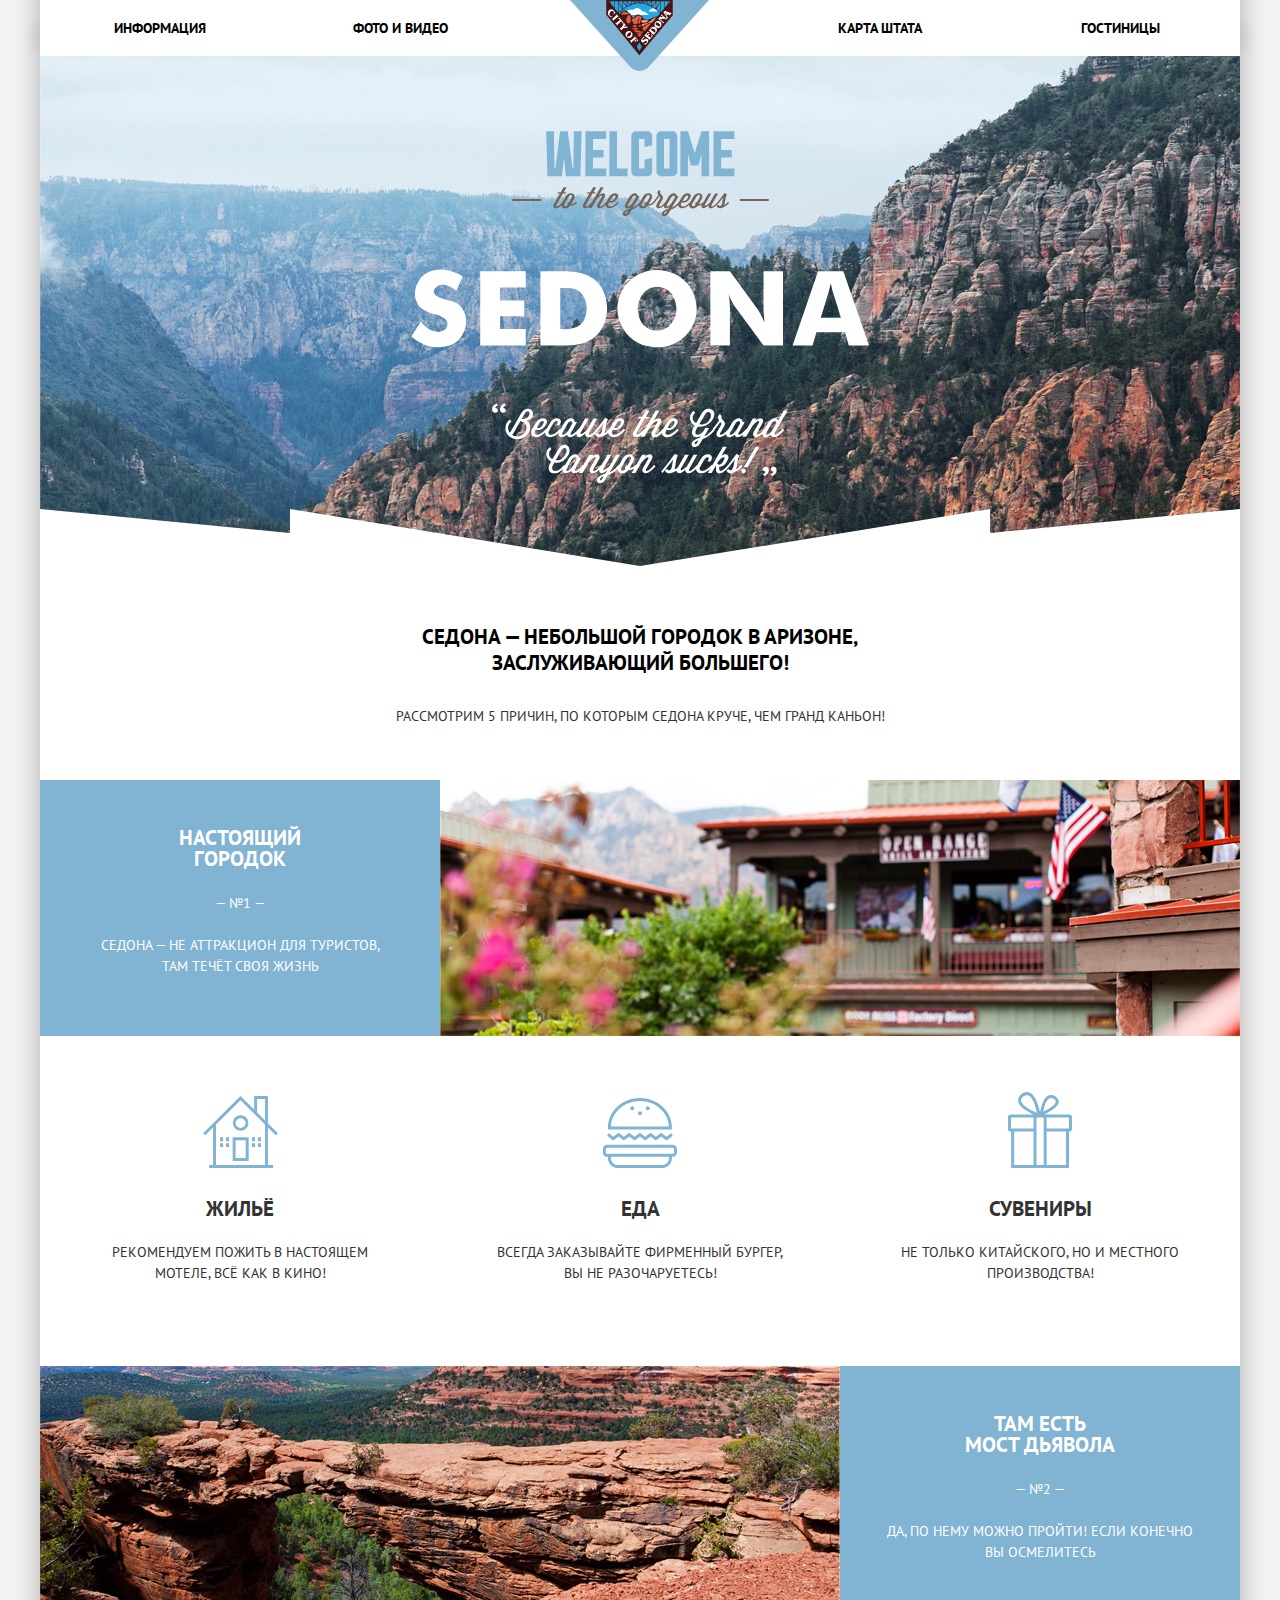
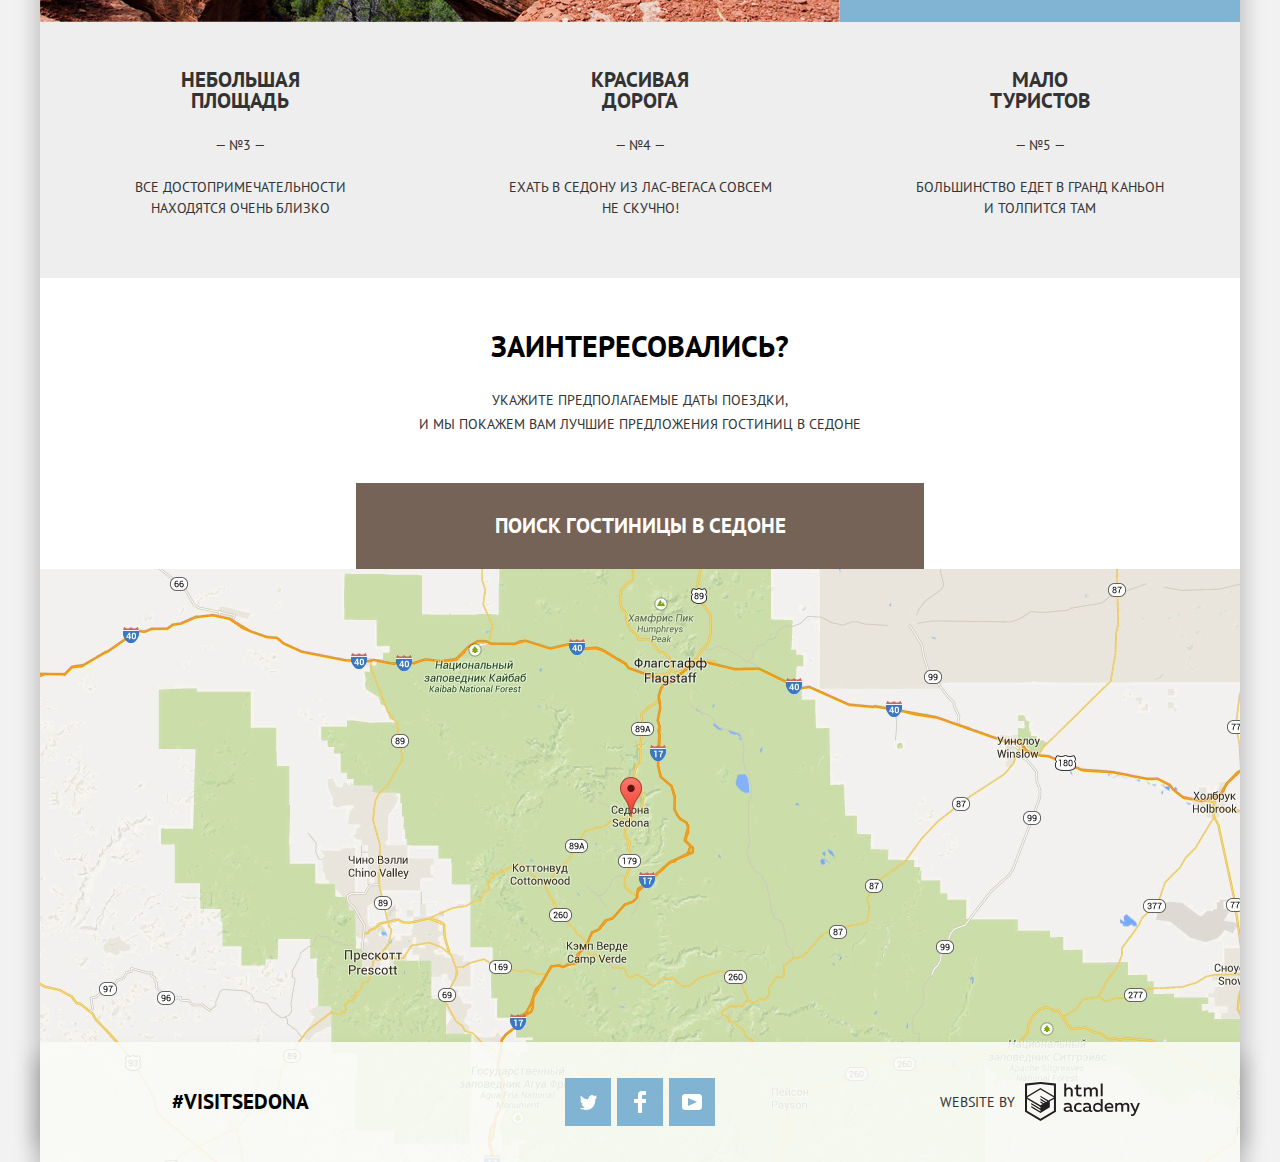
==== index.html @ b1fbbd77 "верстка формы на Hotels" ====
<!DOCTYPE html>
<html lang="ru">
  <head>
    <meta charset="utf-8">
    <title>HTML Academy: Седона</title>
    <link href="https://fonts.googleapis.com/css?family=PT+Sans:400,700&amp;subset=latin,cyrillic" rel="stylesheet" type="text/css">
    <link rel="stylesheet" href="css/normalize.css">
    <link rel="stylesheet" href="css/style.css">
    <!-- <base href="https://htmlacademy-htmlcss.github.io/79293-sedona-24/2/"> -->
</head>
  <body>
    <header class="main-header">
      <nav class="main-navigation container">
        <a class="main-header-logo" href="index.html"><img src="img/logo-sedona.svg" width="140" height="72" alt="Логотип Sedona"></a>
          <ul class="site-navigation">
            <li><a href="#">Информация</a></li>
            <li><a href="#">Фото и видео</a></li>
            <li><a href="#">Карта штата</a></li>
            <li><a href="hotels.html">Гостиницы</a></li>
          </ul>
      </nav>
    </header>
    <main class="container">
    <h1 class="visually-hidden">Добро пожаловать в Седону!</h1>
     <div class="index-background-fhoto">
      <div class="welcome-background"></div>
      <div class="index-background-mask"></div>
    </div>
      <section class="heading-features">
        <h2 class="main-h2">Седона &#8212; небольшой городок в аризоне,<br>заслуживающий большего!</h2>
        <p class="main-reasons">Рассмотрим 5 причин, по которым седона круче, чем гранд каньон!</p>
      </section>
      <section class="features">
             <!-- ЗДЕСЬ БУДЕТ БЛОК С ПРЕИМУЩИСТВАМИ СЕДОНЫ  -->
             <div class="features-village">
               <div class="features-list">
                 <h4>Настоящий<br> городок</h4>
                 <span>— №1 —</span>
                <p>Седона — не аттракцион для туристов,<br> там течёт своя жизнь</p>
               </div>
               <div class="image-features">
                 <img src="img/balkon.jpg" width="1600" height="800" alt="">
               </div>
             </div>
             <div class="features-services">
               <ul>
                 <li class="housing">
                   <h4>Жильё</h4>
                    <p>Рекомендуем пожить в настоящем<br> мотеле, всё как в кино!</p>
                 </li>
                 <li class="food">
                   <h4>Еда</h4>
                   <p>Всегда заказывайте фирменный бургер,<br> вы не разочаруетесь!</p>
                 </li>
                 <li class="souvenir">
                   <h4>Сувениры</h4>
                   <p>Не только китайского, но и местного <br> производства!</p>
                 </li>
               </ul>
             </div>
             <div class="features-village">
               <div class="image-features">
                 <img src="img/conyon.jpg" width="1600" height="800" alt="">
               </div>
               <div class="features-list">
                 <h4>там есть<br> мост дьявола</h4>
                 <span>— №2 —</span>
                <p>Да, по нему можно пройти! Если конечно<br> вы осмелитесь</p>
               </div>
             </div>
             <div class="features-other">
               <div class="features-list">
                 <h4>Небольшая<br> площадь</h4>
                 <span>— №3 —</span>
                 <p>Все достопримечательности<br> находятся очень близко</p>
               </div>
               <div class="features-list">
                 <h4>Красивая<br> дорога</h4>
                 <span>— №4 —</span>
                 <p>Ехать в Седону из Лас-Вегаса совсем<br> не скучно!</p>
               </div>
               <div class="features-list">
                 <h4>Мало<br> туристов</h4>
                 <span>— №5 —</span>
                 <p>Большинство едет в гранд каньон<br> и толпится там</p>
               </div>
             </div>
      </section>
      <section class="hotel-search-offer">
				<b>Заинтересовались?</b>
				<p>Укажите предполагаемые даты поездки,<br>и мы покажем вам лучшие предложения гостиниц в седоне</p>
				<button class="button-open-form">Поиск гостиницы в седоне</button>
        <!-- ********************* ФОРМА *******************  -->
        <form class="index-search-form" action="#" method="post">
          <h2 class="visually-hidden">Быстрый поиск гостиницы</h2>
          <div class="index-search-date">
            <label for="index-form-check-in">Дата заезда:</label>
            <input id="index-form-check-in" type="text" name="date" value="24 апреля 2017" placeholder="24 апреля 2017">
            <button class="calendar"></button>
          </div>
          <div class="index-search-date">
            <label for="index-form-check-out">Дата выезда:</label>
            <input id="index-form-check-out" type="text" name="date" value="4 июля 2017" placeholder="4 июля 2017">
            <button class="calendar"></button>
          </div>
          <div class="index-search-sum">
            <label for="index-form-adults">Взрослые:</label>
            <div class="form-value-adults">
              <button class="minus" type="button" name="button-minus"></button>
              <input class="value-adults" id="index-form-adults" type="text" name="number" value="2">
              <button class="plus" type="button" name="button-plus"></button>
            </div>
            <label for="index-form-children">Дети:</label>
            <div class="form-value-children">
              <button class="minus" type="button" name="button-minus"></button>
              <input class="value-children" id="index-form-children" type="text" name="number" value="0" >
              <button class="plus" type="button" name="button-plus"></button>
            </div>
          </div>
          <button class="index-form-submut" type="submit">Найти</button>
        </form>
      </section>
      <div class="index-map">
      </div>
    </main>
    <footer class="main-footer">
      <div class="container">
        <p class="hashtag">#Visitsedona</p>
        <div class="footer-social">
          <ul>
            <li><a class="social-button twitter" href="#"><span class="visually-hidden">Твитер</span></a></li>
            <li><a class="social-button fb" href="#"><span class="visually-hidden">Фейсбук</span></a></li>
            <li><a class="social-button ytobe" href="#"><span class="visually-hidden">Ютуб</span></a></li>
          </ul>
        </div>
        <div class="footer-copyright">
          <span>Website by</span>
          <a class="logo-htmlacademy" href="https://htmlacademy.ru/intensive/htmlcss"></a>
        </div>
        </div>
    </footer>
  </body>
</html>
---- css/style.css ----
body {
  margin: 0;
  padding: 0;
  font-family: "PT Sans", Arial, sans-serif;
  font-size: 14px;
  line-height: 21px;
  font-weight: 400;
  color: #333333;
  text-transform: uppercase;
  background-color: #f2f2f2;
}
a{
  text-decoration: none;
}
img{
  max-width: 100%;
  height: auto;
}
.visually-hidden:not(:focus):not(:active){
  position: absolute;
  clip-path: insert(100%);
  clip: rect(0 0 0 0);
  width: 1px;
  height: 1px;
  margin: -1px;
  padding: 0;
  white-space: nowrap;
  overflow: hidden;
}
.container{
  width: 1200px;
  margin: 0 auto;
  padding: 0;
  background-color: #ffffff;
  box-shadow:0px -20px 20px 5px rgba(0,0,0,0.2);
}
.main-header-logo{
  position: absolute;
  left: 50%;
  margin-left: -70px;
  width: 139px;
  height: 72px;
}
.main-navigation{
  position: relative;
  min-height: 56px;
  font-size: 14px;
  line-height: 26px;
  font-weight: 700;
  color: #000000;
  background-color: #ffffff;

}
.site-navigation{
  display: flex;
  flex-wrap: wrap;
  list-style-type: none;
  margin: 0;
  padding: 0;
}
.site-navigation a{
  display: block;
  padding: 15px;
  color: #000000;
}
.site-navigation a:hover{
  color: #81b3d2;
}
.site-navigation a:active{
  color: rgba(0, 0, 0, 0.3);
}
.site-navigation .site-navigation-current{
  color: #766357;
}
.site-navigation li{
  width: 240px;
  text-align: center;
}
.site-navigation li:nth-child(3){
  margin-left: auto;
}
.index-background-fhoto{
  display: flex;
  flex-direction: column;
  align-items: center;
  background-color: #3e79a3;
  background-image: url("../img/background_photo.jpg");
  background-position: 0 -56px;
  background-repeat: no-repeat;
  height: 510px;

}
.welcome-background{
  margin-top: 75px;
  background-image: url("../img/intro-welcome.svg");
  background-position: top center;
  background-repeat: no-repeat;
  height: 353px;
  width: 459px;
}
.index-background-mask{
  margin-top: auto;
  background-position: top center;
  background-repeat: no-repeat;
  width: 1200px;
  height: 57px;
  background-image: url("../img/intro-mask.svg");
}
.heading-features{
  text-align: center;
  line-height: 26px;
  margin-bottom: 51px;
}
.heading-features h2{
  font-size: 21px;
  font-weight: 700;
  color: #000000;
  margin-top: 58px;
  margin-bottom: 27px;
}
.features{
  /* background-color: #81b3d2; */
  min-height: 1100px;
  margin-bottom: 48px;
}
.features-village{
  display: flex;
  height: 256px;
}
.features-list{
  width: 400px;
  height: 256px;
  text-align: center;
}
.features-village .features-list{
  background-color: #81b3d2;
  color: #ffffff;
}
.features-village .image-features{
  width: 800px;
}
.features-list h4{
  font-size: 21px;
  font-weight: 700;
  line-height: 21px;
  margin-top: 47px;
  margin-bottom: 24px;
}
.features-list p{
  margin-top: 21px;
}
.features-village img{
  width: 800px;
  height: 256px;
}
.features-services{
  height: 330px;
}
.features-services ul{
  display: flex;
  list-style-type: none;
  margin: 0;
  padding: 0;
}
.features-services li{
  width: 400px;
  height: 330px;
  text-align: center;
}
.features-services h4{
  position: relative;
  font-size: 21px;
  font-weight: 700;
  line-height: 21px;
  margin-top: 162px;
  margin-bottom: 23px;
}
.housing h4::after{
  content: "";
  position: absolute;
  left: 50%;
  margin-left: -38px;
  top: -106px;
  width: 76px;
  height: 76px;
  background-image: url(../img/icon-1.svg);
  background-position: bottom center;
  background-repeat: no-repeat;
}
.food h4::after{
  content: "";
  position: absolute;
  left: 50%;
  margin-left: -38px;
  top: -106px;
  width: 76px;
  height: 76px;
  background-image: url(../img/icon-3.svg);
  background-position: bottom center;
  background-repeat: no-repeat;
}
.souvenir h4::after{
  content: "";
  position: absolute;
  left: 50%;
  margin-left: -38px;
  top: -106px;
  width: 76px;
  height: 76px;
  background-image: url(../img/icon-2.svg);
  background-position: bottom center;
  background-repeat: no-repeat;
}
.features-rock{
  min-height: 256px;
}
.features-other{
  display: flex;
  height: 256px;
  background-color: #eeeeee;
}
.hotel-search-offer{
  position: relative;
  line-height: 24px;
  text-align: center;
}
.hotel-search-offer b{
  font-size: 30px;
  font-weight: 700;
  line-height: 36px;
  color: #000000;
}
.hotel-search-offer p{
  margin-bottom: 47px;
  margin-top: 24px;
}
.button-open-form{
  min-height: 86px;
  width: 568px;
  font: inherit;
  text-align: center;
  font-size: 21px;
  font-weight: 700;
  line-height: 26px;
  color: #ffffff;
  vertical-align: middle;
  text-transform: uppercase;
  background-color: #766357;
  border: none;
}
.button-open-form:hover{
  background-color: #604e43;
}
.button-open-form:active{
  color: rgba(255, 255, 255, 0.7);
  background-color: #503e33;
}

.index-map{
  background-image: url("../img/map.jpg");
  background-position: top center;
  background-repeat: no-repeat;
  height: 593px;
  margin-bottom: -120px;
}
/* ФОРМА */
/* ФОРМА */
/* ФОРМА */

.index-search-form{
  position: absolute;
  box-sizing: border-box;
  left: 50%;
  margin-left: -284px;
  padding: 55px;
  width: 568px;
  min-height: 395px;
  background-color: #ffffff;
  box-shadow:0px 5px 20px 5px rgba(0,0,0,0.2);
  display: none;
}
.index-search-date,
.index-search-sum{
  display: flex;
  align-items: center;
  justify-content: space-between;
  margin-bottom: 30px;
  text-align: center;
  font-size: 14px;
  color: #000000;
  font-weight: 700;
  line-height: normal;
}
.index-search-sum{
  margin-bottom: 55px;
}
.index-search-date input,
.index-search-sum input,
.index-search-sum button{
  font: inherit;
  font-size: 14px;
  color: #000000;
  font-weight: 700;
  line-height: normal;
  text-transform: uppercase;
  background-color: #f2f2f2;
  border: 2px solid #f2f2f2;

}
.index-search-date input{
  box-sizing: border-box;
  width: 346px;
  height: 36px;
  padding-left: 10px;
  padding-right: 38px;
}
.index-search-date button{
  position: absolute;
  right: 55px;
  border: none;
  width: 38px;
  height: 36px;
  background-color: inherit;
  background-image: url(../img/calendar.svg);
  background-repeat: no-repeat;
  background-position: center;
}
.index-search-date button:hover{
  background-image: url(../img/calendar-black.svg);
}
.index-search-date button:active{
  background-image: url(../img/calendar-blue.svg);
}
.form-value-adults,
.form-value-children{
  display: flex;
}
.minus,
.plus{
  position: relative;
}
.minus::after{
  content: "";
  position: absolute;
  top: 16px;
  left: 12px;
  width: 11px;
  height: 3px;
  background-color: #a9a9a9;
}
.plus::after,
.plus::before{
  content: "";
  position: absolute;
  top: 16px;
  left: 12px;
  width: 11px;
  height: 3px;
  background-color: #a9a9a9;
}
.plus::before{
  transform: rotate(90deg);
}
.minus:hover::after,
.plus:hover::after,
.plus:hover::before{
  background-color: #000000;
}
.minus:active::after,
.plus:active::after,
.plus:active::before{
  background-color: #81b3d2;
}

.index-search-sum input,
.index-search-sum button{
  box-sizing: border-box;
  text-align: center;
  width: 38px;
  height: 38px;
  padding: 0;
  margin: 0;
}

.index-search-date input:active, :hover, :focus,
.index-search-sum input:active, :hover, :focus {
    outline: 0;
    outline-offset: 0;
}
.index-search-date input:hover,
.index-search-sum input:hover{
  background-color: #ebebeb;
  border: 2px solid #ebebeb;
}
.index-search-date input:active,
.index-search-sum input:active{
  background-color: #ffffff;
  border: 2px solid ##ebebeb;
}
.index-form-submut{
  width: 100%;
  height: 58px;
  font: inherit;
  text-align: center;
  font-size: 21px;
  font-weight: 700;
  line-height: 26px;
  color: #ffffff;
  vertical-align: middle;
  text-transform: uppercase;
  background-color: #81b3d2;
  border: none;
}
.index-form-submut:hover{
  background-color: #669ec0;
}
.index-form-submut:active{
  color: rgba(255, 255, 255, 0.7);
  background-color: #5496bd;
}
/* стили Гостиницы */
/* стили Гостиницы */
/* стили Гостиницы */
.hotel-filter{
  position: relative;
  background-color: #5a7381;
  background-image: url(../img/filter_background.jpg);
  background-position: 0 -56px;
  background-repeat: no-repeat;
  min-height: 304px;
}
.main-filter{
  display: flex;
  justify-content: space-between;
  padding: 30px 73px;
}
.filter-checkbox{
  display: flex;
}
.filter-checkbox ul{
  width: 256px;
  list-style-type: none;
  margin: 0;
  padding: 0;
}
.filter-checkbox li{
  color: white;
  margin-bottom: 22px;
}
.filter-checkbox li:first-child{
  font-size: 16px;
  line-height: 21px;
  font-weight: 600;
  margin-bottom: 26px;
}
/* Стили для сложного фильтра */
.filter-range {
  width: 330px;
  color: #ffffff;
  text-transform: uppercase;
}

.filter-range-title {
  margin-bottom: 9px;
  font-weight: 600;
  font-size: 16px;
  line-height: 21px;
}

.price-controls {
  position: relative;
  height: 36px;
  margin-bottom: 20px;
  font-size: 0;
  border: 2px solid #ffffff;
  border-radius: 2px;
}

.price-controls::after {
  content: "";
  position: absolute;
  top: 50%;
  left: 50%;
  width: 2px;
  height: 22px;
  background: #ffffff;
  transform: translate(-50%, -50%);
}

.price-controls label {
  display: inline-block;
  font-size: 14px;
  line-height: 38px;
  vertical-align: top;
  cursor: pointer;
}

.price-controls .min-price,
.price-controls .max-price {
  width: 90px;
  padding-left: 65px;
}

.price-controls input {
  width: 50px;
  margin: 0;
  color: inherit;
  font: inherit;
  background: none;
  border: none;
}

.range-controls {
  position: relative;
  margin-bottom: 32px;
}

.range-controls .scale {
  height: 2px;
  background: rgba(255, 255, 255, 0.3);
}

.range-controls .bar {
  width: 80%;
  height: 2px;
  background: #ffffff;
}

.range-toggle {
  position: absolute;
  top: -9px;
  width: 4px;
  height: 4px;
  background: #ababab;
  border: 8px solid #ffffff;
  border-radius: 50%;
  box-shadow: 0 2px 1px 0 rgba(0, 1, 1, 0.2);
  cursor: pointer;
}

.range-toggle:hover {
  background: #1c4f80;
}

.range-toggle-min {
  left: 0;
}

.range-toggle-max {
  left: 80%;
}

.btn-transparent {
  display: block;
  margin: 0 auto;
  padding: 6px 35px;
  font-size: 14px;
  line-height: 20px;
  color: #ffffff;
  text-transform: uppercase;
  background: transparent;
  border: 2px solid #ffffff;
  border-radius: 2px;
  cursor: pointer;
}

.btn-transparent:hover {
  color: #000000;
  background: #ffffff;
}
/* Стили для сложного фильтра конец */

.sorting-found{
  position:absolute;
  bottom:0;
  width: 1200px;
  min-height: 86px;
  background-color: white;
}
.hotel-list ul{
  list-style-type: none;
  margin: 0;
  padding: 0;
}
.hotel-search-results{
  display: flex;
  padding: 30px 73px;
  border-top: 1px solid #e5e5e5;
}
.hotel-search-results:last-child{
  border-bottom: 1px solid #e5e5e5;
}
.hotel-preview-foto{
  margin-right: 30px;
  height: 90px;
  width: 135px;
}
.hotel-preview-info{
  display: flex;
  flex-direction: column;
  justify-content: space-between;
  width: 260px;
}
.hotel-preview-info h3,
.hotel-preview-info p{
  margin: 0;
}
.hotel-preview-info h3{
  margin-top: -6px;
}
.hotel-preview-info h3 a{
  font-size: 21px;
  line-height: 26px;
  font-weight: 700;
  color: #000000;
  background-color: #ffffff;
}
.hotel-preview-info h3 a:hover{
  color: #81b3d2;
}
.hotel-preview-info h3 a:active{
  color: rgba(0, 0, 0, 0.3);
}
.hotel-category-prise{
  display: flex;
}
.hotel-category{
  min-width: 110px;
  padding-right: 6px;
}
.hotel-list-button{
  display: flex;
}
.search-results-button{
  display: block;
  padding: 5px 15px;
  margin-right: 6px;
  font: inherit;
  text-align: center;
  font-size: 14px;
  font-weight: 700;
  line-height: 21px;
  color: #ffffff;
  text-transform: uppercase;
  border: none;
}
.button-detail{
  background-color: #81b3d2;
}
.button-detail:hover{
  background-color: #669ec0;
}
.button-detail:active{
  color: rgba(255, 255, 255, 0.7);
  background-color: #5496bd;
}
.button-reservation{
  background-color: #766357;
}
.button-reservation:hover{
  background-color: #604e43;
}
.button-reservation:active{
  color: rgba(255, 255, 255, 0.7);
  background-color: #503e33;
}
.hotels-raiting-column{
  display: flex;
  flex-direction: column;
  justify-content: space-between;
  margin-left: auto;
}
.hotels-raiting-column ul{
  display: flex;
  justify-content: flex-end;
}
.stars{
  background-image: url(../img/star.svg);
  width: 18px;
  height: 18px;
  margin-left: 6px;
}
.hotel-rating{
  justify-content: flex-end;
}
.hotel-rating span{
  display: block;
  padding: 3px 14px;
  color: #666666;
  background-color: #f2f2f2;
  text-align: center;
}
/* -------------------- */
/* --ФУТЕР-- */
/* -------------------- */
.main-footer .container {
    display: flex;
    height: 120px;
    align-items: center;
    justify-content: space-around;
    background-color: rgba(249, 251, 246, 0.9);
    box-shadow: none;
    box-shadow:0px 20px 20px 5px rgba(0,0,0,0.2);
}
.hashtag,
.footer-social,
.footer-copyright{
  flex: 1;
  text-align: center;
}
.hashtag{
  font-size: 21px;
  font-weight: 700;
  line-height: 26px;
  color: #000000;
}
.footer-social ul{
  display: flex;
  flex-wrap: wrap;
  justify-content: space-between;
  width: 150px;
  margin: 0 auto;
  padding: 0;
  list-style-type: none;
}
.social-button{
  display: flex;
  width: 46px;
  height: 48px;
  background-color: #81b3d2;
}
.twitter{
  background-image: url(../img/twitter.svg);
  background-repeat: no-repeat;
  background-position: center;
}
.fb{
  background-image: url(../img/fb-icon.svg);
  background-repeat: no-repeat;
  background-position: center;
}
.ytobe{
  background-image: url(../img/youtube.svg);
  background-repeat: no-repeat;
  background-position: center;
}
.social-button:hover{
  background-color: #669ec0;
  }
.twitter:active{
  background-image: url(../img/twitter-blue.svg);
}
.fb:active{
  background-image: url(../img/fb-icon-blue.svg);
}
.ytobe:active{
  background-image: url(../img/youtube-blue.svg);
}

.social-button:active{
  background-color: #5496bd;
}
.footer-copyright{
  display: flex;
  align-items: center;
  justify-content: center;
}
.footer-copyright span{
  font-size: 14px;
  font-weight: 400;
  line-height: 26px;
  padding-right: 10px;
}
.logo-htmlacademy{
  display: block;
  width: 115px;
  height: 41px;
  background-image: url(../img/logo-htmlacademy.svg);
  background-repeat: no-repeat;
  background-position: center;
}
.logo-htmlacademy:hover{
  background-image: url(../img/logo-htmlacademy-blue.svg);
}
.logo-htmlacademy:active{
  background-image: url(../img/logo-htmlacademy-gray.svg);
}
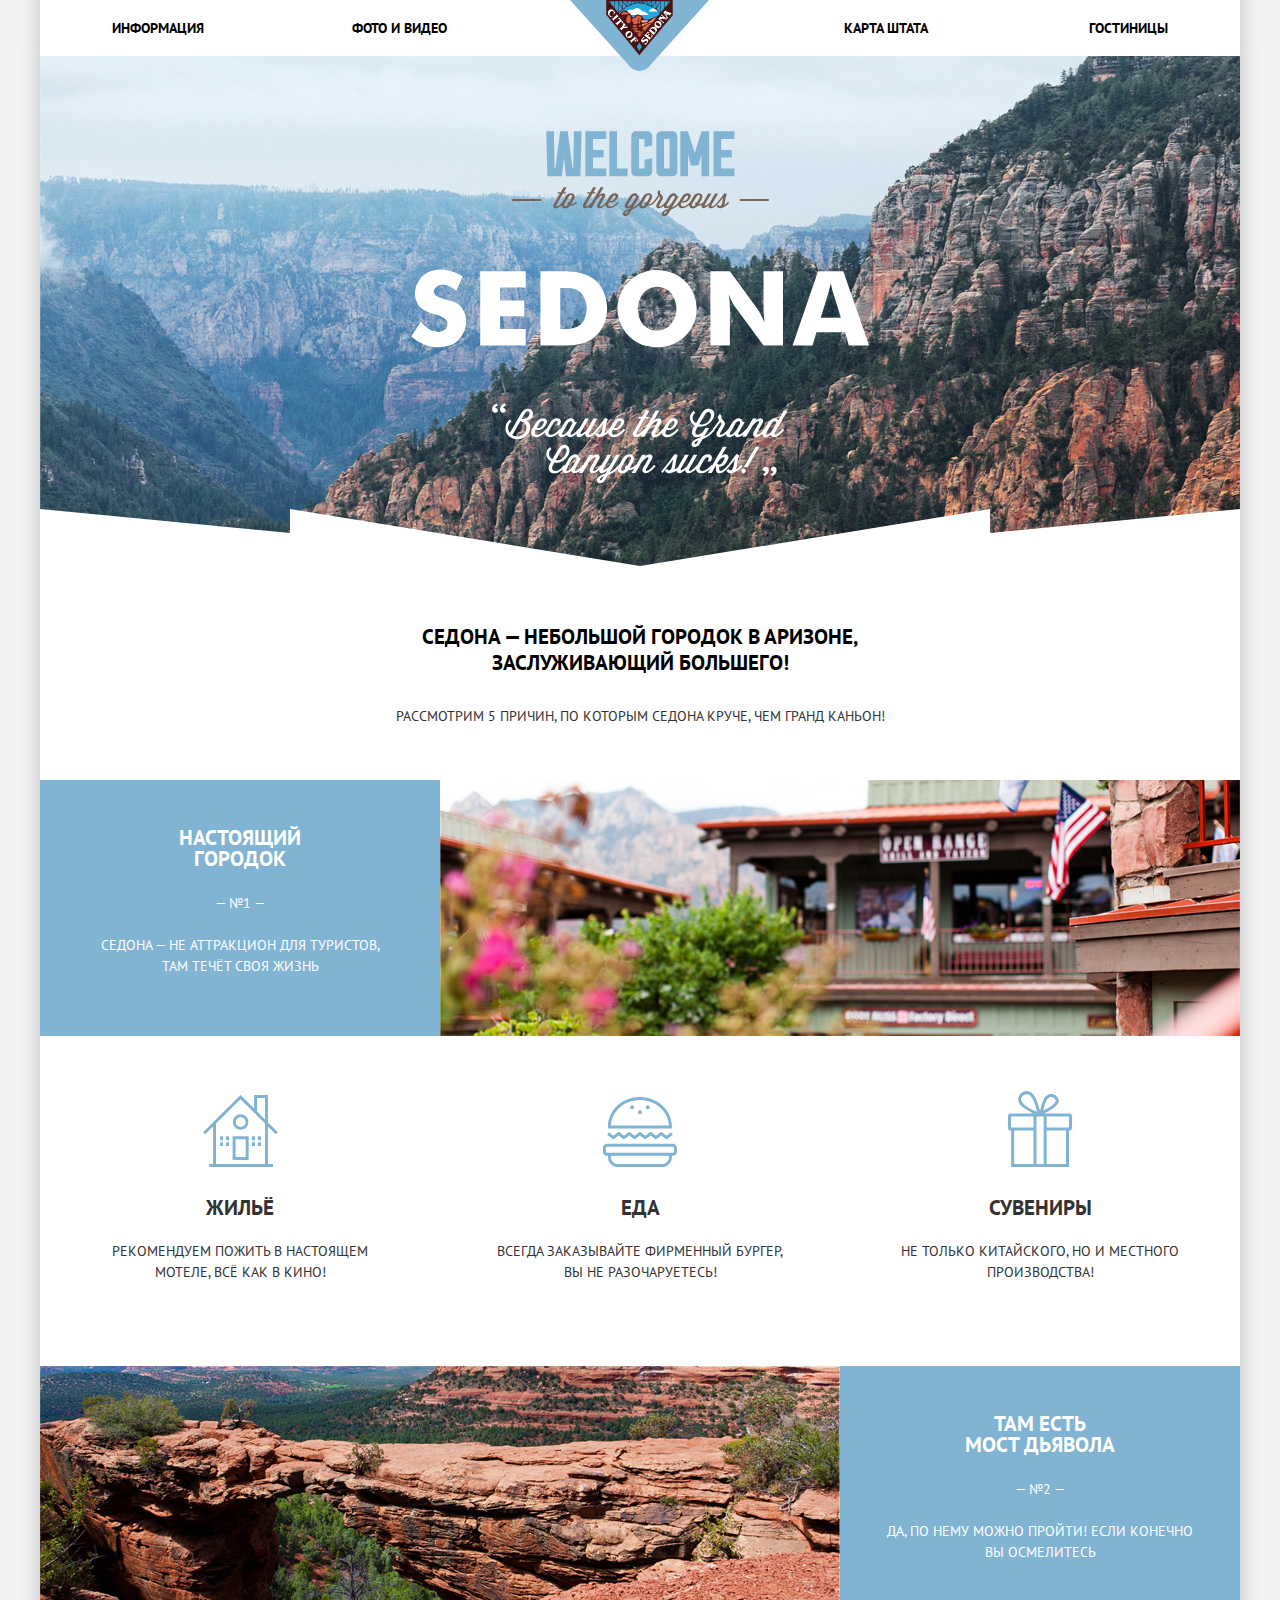
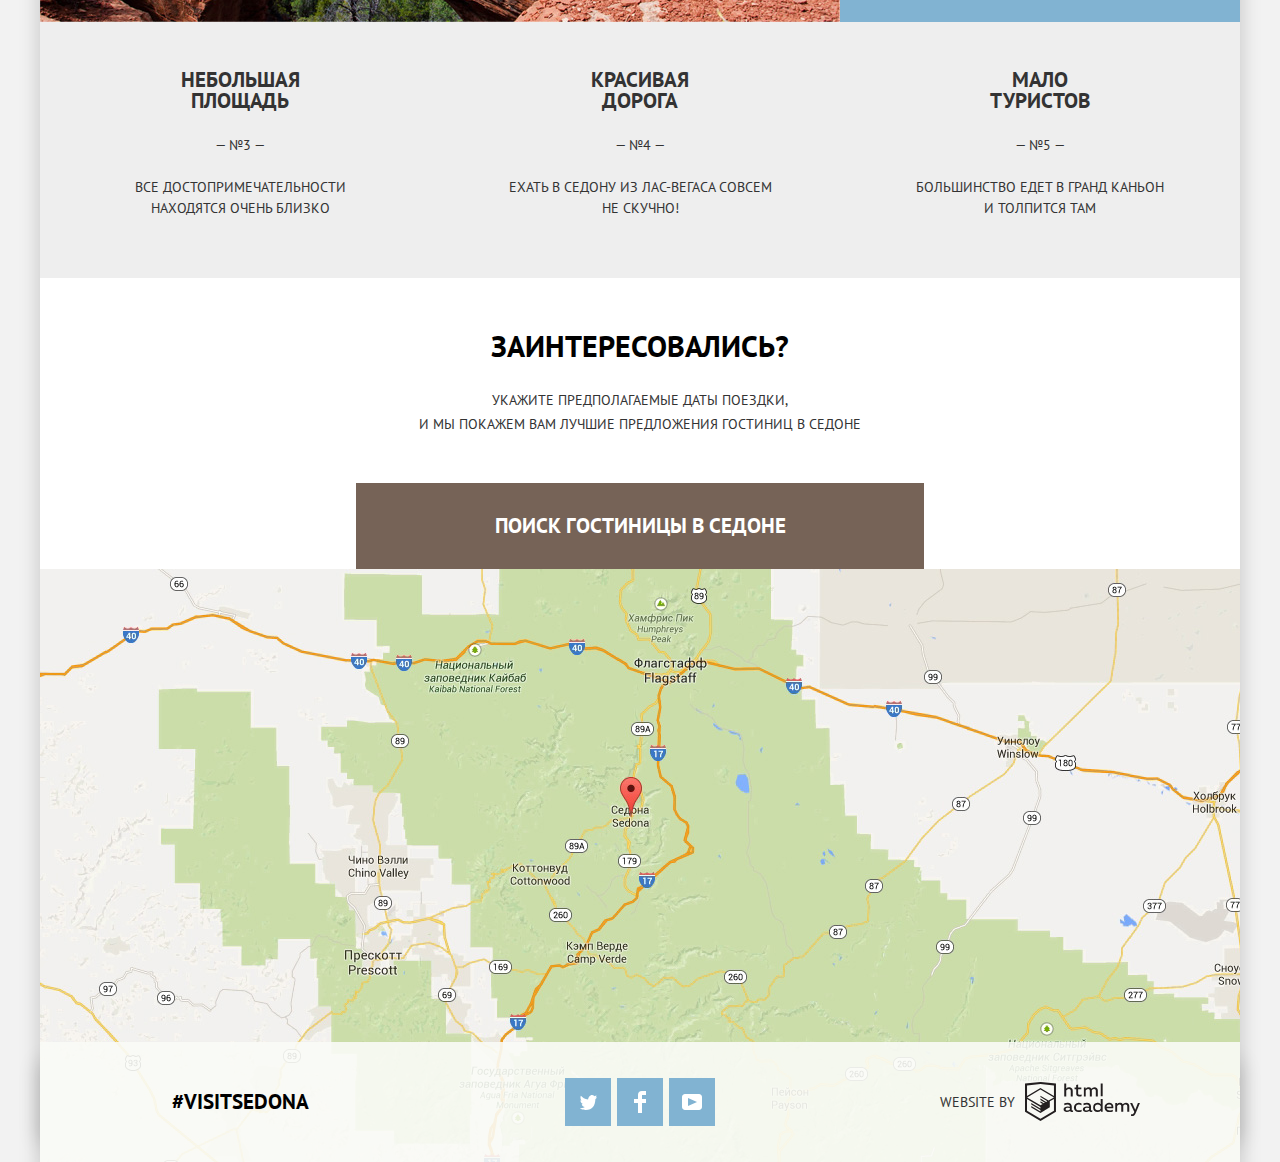
==== commit c57e9f9c: "добавил JS" ====
--- a/index.html
+++ b/index.html
@@ -6,6 +6,7 @@
     <link href="https://fonts.googleapis.com/css?family=PT+Sans:400,700&amp;subset=latin,cyrillic" rel="stylesheet" type="text/css">
     <link rel="stylesheet" href="css/normalize.css">
     <link rel="stylesheet" href="css/style.css">
+    <script src="js/openform.js"></script>
     <!-- <base href="https://htmlacademy-htmlcss.github.io/79293-sedona-24/2/"> -->
 </head>
   <body>
@@ -31,60 +32,63 @@
         <p class="main-reasons">Рассмотрим 5 причин, по которым седона круче, чем гранд каньон!</p>
       </section>
       <section class="features">
-             <!-- ЗДЕСЬ БУДЕТ БЛОК С ПРЕИМУЩИСТВАМИ СЕДОНЫ  -->
-             <div class="features-village">
-               <div class="features-list">
-                 <h4>Настоящий<br> городок</h4>
-                 <span>— №1 —</span>
-                <p>Седона — не аттракцион для туристов,<br> там течёт своя жизнь</p>
-               </div>
-               <div class="image-features">
-                 <img src="img/balkon.jpg" width="1600" height="800" alt="">
-               </div>
-             </div>
-             <div class="features-services">
-               <ul>
-                 <li class="housing">
-                   <h4>Жильё</h4>
-                    <p>Рекомендуем пожить в настоящем<br> мотеле, всё как в кино!</p>
-                 </li>
-                 <li class="food">
-                   <h4>Еда</h4>
-                   <p>Всегда заказывайте фирменный бургер,<br> вы не разочаруетесь!</p>
-                 </li>
-                 <li class="souvenir">
-                   <h4>Сувениры</h4>
-                   <p>Не только китайского, но и местного <br> производства!</p>
-                 </li>
-               </ul>
-             </div>
-             <div class="features-village">
-               <div class="image-features">
-                 <img src="img/conyon.jpg" width="1600" height="800" alt="">
-               </div>
-               <div class="features-list">
-                 <h4>там есть<br> мост дьявола</h4>
-                 <span>— №2 —</span>
-                <p>Да, по нему можно пройти! Если конечно<br> вы осмелитесь</p>
-               </div>
-             </div>
-             <div class="features-other">
-               <div class="features-list">
-                 <h4>Небольшая<br> площадь</h4>
-                 <span>— №3 —</span>
-                 <p>Все достопримечательности<br> находятся очень близко</p>
-               </div>
-               <div class="features-list">
-                 <h4>Красивая<br> дорога</h4>
-                 <span>— №4 —</span>
-                 <p>Ехать в Седону из Лас-Вегаса совсем<br> не скучно!</p>
-               </div>
-               <div class="features-list">
-                 <h4>Мало<br> туристов</h4>
-                 <span>— №5 —</span>
-                 <p>Большинство едет в гранд каньон<br> и толпится там</p>
-               </div>
-             </div>
+             <!-- БЛОК С ПРЕИМУЩИСТВАМИ СЕДОНЫ  -->
+             <ul>
+               <li class="features-list">
+                 <div class="features-list-city">
+                   <h4>Настоящий<br> городок</h4>
+                   <span>— №1 —</span>
+                   <p>Седона — не аттракцион для туристов, там течёт своя жизнь</p>
+                 </div>
+                 <div class="image-features">
+                   <img src="img/balkon.jpg" width="1600" height="800" alt="">
+                 </div>
+                 <ul class="features-services">
+                     <li class="housing">
+                       <h4>Жильё</h4>
+                        <p>Рекомендуем пожить в настоящем мотеле, всё как в кино!</p>
+                     </li>
+                     <li class="food">
+                       <h4>Еда</h4>
+                       <p>Всегда заказывайте фирменный бургер, вы не разочаруетесь!</p>
+                     </li>
+                     <li class="souvenir">
+                       <h4>Сувениры</h4>
+                       <p>Не только китайского, но и местного производства!</p>
+                     </li>
+                 </ul>
+               </li>
+               <li class="features-list">
+                 <div class="image-features">
+                   <img src="img/conyon.jpg" width="1600" height="800" alt="">
+                 </div>
+                 <div class="features-list-city">
+                   <h4>там есть<br> мост дьявола</h4>
+                   <span>— №2 —</span>
+                   <p>Да, по нему можно пройти! Если конечно вы осмелитесь</p>
+                 </div>
+               </li>
+               <li class="features-list">
+                 <div class="features-list-other">
+                   <h4>Небольшая<br> площадь</h4>
+                   <span>— №3 —</span>
+                   <p>Все достопримечательности находятся очень близко</p>
+                 </div>
+               </li>
+               <li class="features-list">
+                 <div class="features-list-other">
+                   <h4>Красивая<br> дорога</h4>
+                   <span>— №4 —</span>
+                   <p>Ехать в Седону из Лас-Вегаса совсем не скучно!</p>
+                 </div>
+               </li>
+               <li class="features-list">
+                 <div class="features-list-other">
+                   <h4>Мало<br> туристов</h4>
+                   <span>— №5 —</span>
+                   <p>Большинство едет в гранд каньон<br> и толпится там</p>
+                 </div>
+             </ul>
       </section>
       <section class="hotel-search-offer">
 				<b>Заинтересовались?</b>
@@ -95,25 +99,25 @@
           <h2 class="visually-hidden">Быстрый поиск гостиницы</h2>
           <div class="index-search-date">
             <label for="index-form-check-in">Дата заезда:</label>
-            <input id="index-form-check-in" type="text" name="date" value="24 апреля 2017" placeholder="24 апреля 2017">
+            <input id="index-form-check-in" type="text" name="check-in" value="24 апреля 2017" placeholder="24 апреля 2017">
             <button class="calendar"></button>
           </div>
           <div class="index-search-date">
             <label for="index-form-check-out">Дата выезда:</label>
-            <input id="index-form-check-out" type="text" name="date" value="4 июля 2017" placeholder="4 июля 2017">
+            <input id="index-form-check-out" type="text" name="check-out" value="4 июля 2017" placeholder="4 июля 2017">
             <button class="calendar"></button>
           </div>
           <div class="index-search-sum">
             <label for="index-form-adults">Взрослые:</label>
             <div class="form-value-adults">
               <button class="minus" type="button" name="button-minus"></button>
-              <input class="value-adults" id="index-form-adults" type="text" name="number" value="2">
+              <input class="value-adults" id="index-form-adults" type="text" name="value-adults" value="2">
               <button class="plus" type="button" name="button-plus"></button>
             </div>
             <label for="index-form-children">Дети:</label>
             <div class="form-value-children">
               <button class="minus" type="button" name="button-minus"></button>
-              <input class="value-children" id="index-form-children" type="text" name="number" value="0" >
+              <input class="value-children" id="index-form-children" type="text" name="value-children" value="0" >
               <button class="plus" type="button" name="button-plus"></button>
             </div>
           </div>
--- a/css/style.css
+++ b/css/style.css
@@ -16,7 +16,9 @@
   max-width: 100%;
   height: auto;
 }
-.visually-hidden:not(:focus):not(:active){
+.visually-hidden:not(:focus):not(:active),
+input[type="checkbox"].visually-hidden,
+input[type="radio"].visually-hidden{
   position: absolute;
   clip-path: insert(100%);
   clip: rect(0 0 0 0);
@@ -32,7 +34,7 @@
   margin: 0 auto;
   padding: 0;
   background-color: #ffffff;
-  box-shadow:0px -20px 20px 5px rgba(0,0,0,0.2);
+  box-shadow:0px -20px 20px 0px rgba(0,0,0,0.2);
 }
 .main-header-logo{
   position: absolute;
@@ -56,11 +58,9 @@
   flex-wrap: wrap;
   list-style-type: none;
   margin: 0;
-  padding: 0;
+  padding: 15px 72px;
 }
 .site-navigation a{
-  display: block;
-  padding: 15px;
   color: #000000;
 }
 .site-navigation a:hover{
@@ -74,10 +74,13 @@
 }
 .site-navigation li{
   width: 240px;
-  text-align: center;
+  text-align: left;
 }
 .site-navigation li:nth-child(3){
   margin-left: auto;
+}
+.site-navigation li:nth-child(n+3){
+  text-align: right;
 }
 .index-background-fhoto{
   display: flex;
@@ -119,52 +122,64 @@
   margin-bottom: 27px;
 }
 .features{
-  /* background-color: #81b3d2; */
   min-height: 1100px;
   margin-bottom: 48px;
 }
-.features-village{
-  display: flex;
-  height: 256px;
-}
-.features-list{
+.features *{
+  margin: 0;
+  padding: 0;
+}
+.features ul{
+  display: flex;
+  flex-wrap: wrap;
+  list-style-type: none;
+}
+.features .features-list{
+  display: flex;
+  flex-wrap: wrap;
+  min-height: 256px;
+  text-align: center;
+}
+.features-list-city{
   width: 400px;
-  height: 256px;
-  text-align: center;
-}
-.features-village .features-list{
+  min-height: 256px;
+  box-sizing: border-box;
+  padding: 47px;
   background-color: #81b3d2;
   color: #ffffff;
 }
-.features-village .image-features{
+.features-list-other{
+  width: 400px;
+  min-height: 256px;
+  box-sizing: border-box;
+  padding: 47px 60px;
+  background-color: #eeeeee;
+}
+.features-list .image-features{
   width: 800px;
+  height: 256px;
 }
 .features-list h4{
   font-size: 21px;
   font-weight: 700;
   line-height: 21px;
-  margin-top: 47px;
   margin-bottom: 24px;
 }
 .features-list p{
   margin-top: 21px;
 }
-.features-village img{
-  width: 800px;
-  height: 256px;
-}
+
 .features-services{
-  height: 330px;
-}
-.features-services ul{
-  display: flex;
+  display: flex;
+  flex-wrap: wrap;
   list-style-type: none;
-  margin: 0;
-  padding: 0;
+  min-height: 330px;
 }
 .features-services li{
+  box-sizing: border-box;
+  padding: 47px;
   width: 400px;
-  height: 330px;
+  min-height: 330px;
   text-align: center;
 }
 .features-services h4{
@@ -172,7 +187,7 @@
   font-size: 21px;
   font-weight: 700;
   line-height: 21px;
-  margin-top: 162px;
+  margin-top: 114px;
   margin-bottom: 23px;
 }
 .housing h4::after{
@@ -211,18 +226,11 @@
   background-position: bottom center;
   background-repeat: no-repeat;
 }
-.features-rock{
-  min-height: 256px;
-}
-.features-other{
-  display: flex;
-  height: 256px;
-  background-color: #eeeeee;
-}
 .hotel-search-offer{
   position: relative;
   line-height: 24px;
   text-align: center;
+  z-index: 2;
 }
 .hotel-search-offer b{
   font-size: 30px;
@@ -247,6 +255,7 @@
   text-transform: uppercase;
   background-color: #766357;
   border: none;
+  cursor: pointer;
 }
 .button-open-form:hover{
   background-color: #604e43;
@@ -263,9 +272,14 @@
   height: 593px;
   margin-bottom: -120px;
 }
-/* ФОРМА */
-/* ФОРМА */
-/* ФОРМА */
+                                          /* ФОРМА */
+                                          /* ФОРМА */
+                                          /* ФОРМА */
+
+/* @keyframes closeform {
+  0% {opacity: 1;}
+  100% {opacity: 0;}
+  } */
 
 .index-search-form{
   position: absolute;
@@ -276,8 +290,51 @@
   width: 568px;
   min-height: 395px;
   background-color: #ffffff;
-  box-shadow:0px 5px 20px 5px rgba(0,0,0,0.2);
+  box-shadow:0px 5px 20px 0px rgba(0,0,0,0.2);
   display: none;
+  /* animation-name: closeform;
+  animation-duration: 1s;
+  animation-fill-mode: both; */
+}
+@keyframes openform {
+  0% {
+      opacity: 0;
+      transform: translate3d(0, -100%, 0);
+     }
+ 100% {
+       opacity: 1;
+       transform: none;
+      }
+ }
+.search-form-open{
+  display: block;
+  animation-name: openform;
+  animation-duration: 1s;
+  animation-fill-mode: both;
+}
+@keyframes shake {
+  0%,
+  100% {
+        transform: translateX(0);
+       }
+
+  10%,
+  30%,
+  50%,
+  70%,
+  90% {
+       transform: translateX(-10px);
+      }
+
+  20%,
+  40%,
+  60%,
+  80% {
+       transform: translateX(10px);
+      }
+}
+.index-form-error{
+  animation: shake 0.6s;
 }
 .index-search-date,
 .index-search-sum{
@@ -418,11 +475,10 @@
   color: rgba(255, 255, 255, 0.7);
   background-color: #5496bd;
 }
-/* стили Гостиницы */
-/* стили Гостиницы */
-/* стили Гостиницы */
+                                             /* стили Гостиницы */
+                                             /* стили Гостиницы */
+                                             /* стили Гостиницы */
 .hotel-filter{
-  position: relative;
   background-color: #5a7381;
   background-image: url(../img/filter_background.jpg);
   background-position: 0 -56px;
@@ -432,51 +488,73 @@
 .main-filter{
   display: flex;
   justify-content: space-between;
-  padding: 30px 73px;
+  padding: 27px 72px 34px 72px;
 }
 .filter-checkbox{
   display: flex;
 }
 .filter-checkbox ul{
-  width: 256px;
+  width: 255px;
   list-style-type: none;
   margin: 0;
   padding: 0;
 }
 .filter-checkbox li{
   color: white;
-  margin-bottom: 22px;
+  margin-bottom: 25px;
 }
 .filter-checkbox li:first-child{
   font-size: 16px;
   line-height: 21px;
   font-weight: 600;
-  margin-bottom: 26px;
-}
-/* Стили для сложного фильтра */
-.filter-range {
-  width: 330px;
+  margin-bottom: 23px;
+}
+.filter-checkbox li:last-child{
+  margin-bottom: 0;
+}
+.checkbox-main-filter{
+  position: relative;
+  align-items: center;
+  padding-left: 40px;
+  cursor: pointer;
+}
+.checkbox-main-filter input[type="checkbox"] + .checkbox-indicator {
+  position: absolute;
+  top: -2px;
+  left: 0;
+  width: 28px;
+  height: 24px;
+  border: none;
+  background-image: url(../img/checkbox-off.svg);
+  background-position: left;
+  background-repeat: no-repeat;
+}
+.checkbox-main-filter input[type="checkbox"]:checked + .checkbox-indicator{
+  background-image: url(../img/checkbox-on.svg);
+}
+                                                    /* Стили для сложного фильтра */
+.filter-range{
+  width: 318px;
   color: #ffffff;
   text-transform: uppercase;
 }
-
-.filter-range-title {
-  margin-bottom: 9px;
+.filter-range-title{
+  margin-bottom: 10px;
   font-weight: 600;
   font-size: 16px;
   line-height: 21px;
 }
-
-.price-controls {
+.price-controls{
   position: relative;
-  height: 36px;
+  display: flex;
+  align-items: center;
+  height: 32px;
   margin-bottom: 20px;
   font-size: 0;
   border: 2px solid #ffffff;
   border-radius: 2px;
 }
-
-.price-controls::after {
+.price-controls::after{
   content: "";
   position: absolute;
   top: 50%;
@@ -486,22 +564,19 @@
   background: #ffffff;
   transform: translate(-50%, -50%);
 }
-
-.price-controls label {
+.price-controls label{
   display: inline-block;
   font-size: 14px;
   line-height: 38px;
   vertical-align: top;
   cursor: pointer;
 }
-
 .price-controls .min-price,
-.price-controls .max-price {
-  width: 90px;
-  padding-left: 65px;
-}
-
-.price-controls input {
+.price-controls .max-price{
+  width: 84px;
+  padding-left: 64px;
+}
+.price-controls input{
   width: 50px;
   margin: 0;
   color: inherit;
@@ -509,24 +584,20 @@
   background: none;
   border: none;
 }
-
-.range-controls {
+.range-controls{
   position: relative;
   margin-bottom: 32px;
 }
-
-.range-controls .scale {
+.range-controls .scale{
   height: 2px;
   background: rgba(255, 255, 255, 0.3);
 }
-
-.range-controls .bar {
+.range-controls .bar{
   width: 80%;
   height: 2px;
   background: #ffffff;
 }
-
-.range-toggle {
+.range-toggle{
   position: absolute;
   top: -9px;
   width: 4px;
@@ -537,20 +608,16 @@
   box-shadow: 0 2px 1px 0 rgba(0, 1, 1, 0.2);
   cursor: pointer;
 }
-
-.range-toggle:hover {
+.range-toggle:hover{
   background: #1c4f80;
 }
-
-.range-toggle-min {
+.range-toggle-min{
   left: 0;
 }
-
-.range-toggle-max {
+.range-toggle-max{
   left: 80%;
 }
-
-.btn-transparent {
+.btn-transparent{
   display: block;
   margin: 0 auto;
   padding: 6px 35px;
@@ -563,19 +630,97 @@
   border-radius: 2px;
   cursor: pointer;
 }
-
-.btn-transparent:hover {
+.btn-transparent:hover{
   color: #000000;
   background: #ffffff;
 }
-/* Стили для сложного фильтра конец */
+                                      /* Стили для сложного фильтра конец */
 
 .sorting-found{
-  position:absolute;
-  bottom:0;
-  width: 1200px;
+  display: flex;
+  align-items: center;
   min-height: 86px;
   background-color: white;
+  margin: 0;
+  padding: 0 72px;
+}
+.sorting-found-filter{
+  display: flex;
+}
+.sorting-found-filter .number-of-found{
+  width: 135px;
+  margin-right: 30px;
+  font-size: 21px;
+  line-height: 26px;
+  font-weight: 600;
+}
+.sorting-found-filter ul{
+  display: flex;
+  flex-wrap: wrap;
+  align-items: center;
+  font-size: 12px;
+  line-height: 18px;
+  text-transform: uppercase;
+  list-style-type: none;
+  margin: 0;
+  padding: 0;
+}
+.sorting-found-filter li{
+  margin-right: 32px;
+
+}
+.sorting-found-filter li:first-child{
+  margin-right: 40px;
+}
+.sorting-button{
+  color: #cacaca;
+  border-bottom: 2px dotted #81b3d2
+}
+.sorting-button:hover{
+  color: #81b3d2;
+}
+.sorting-button:active{
+  color: #000000;
+  border: none;
+}
+.sorting-active-button{
+  color: #81b3d2;
+  border: none;
+}
+.sorting-found-minmax{
+  display: flex;
+  justify-content: space-between;
+  margin-left: auto;
+  width: 36px;
+  height: 10px;
+}
+.sorting-found-minmax a{
+  display: block;
+  width: 11px;
+  height: 10px;
+}
+.sorting-found-minmax .sort-up{
+  background-image: url(../img/icon-up-dir-gray.svg);
+  background-repeat: no-repeat;
+  background-position: center;
+}
+.sorting-found-minmax .sort-up:hover{
+  background-image: url(../img/icon-up-dir.svg);
+}
+.sorting-found-minmax .sort-up:active{
+  background-image: url(../img/icon-up-dir-blue.svg);
+}
+.sorting-found-minmax .sort-down{
+  background-image: url(../img/icon-down-dir-gray.svg);
+  background-repeat: no-repeat;
+  background-position: center;
+}
+.sorting-found-minmax .sort-down:hover{
+  background-image: url(../img/icon-down-dir.svg);
+}
+.sorting-found-minmax .sort-down-active,
+.sorting-found-minmax .sort-down:active{
+  background-image: url(../img/icon-down-dir-blue.svg);
 }
 .hotel-list ul{
   list-style-type: none;
@@ -584,7 +729,7 @@
 }
 .hotel-search-results{
   display: flex;
-  padding: 30px 73px;
+  padding: 30px 72px;
   border-top: 1px solid #e5e5e5;
 }
 .hotel-search-results:last-child{
@@ -596,9 +741,9 @@
   width: 135px;
 }
 .hotel-preview-info{
-  display: flex;
+  /* display: flex;
   flex-direction: column;
-  justify-content: space-between;
+  justify-content: space-between; */
   width: 260px;
 }
 .hotel-preview-info h3,
@@ -623,6 +768,8 @@
 }
 .hotel-category-prise{
   display: flex;
+  margin-top: 8px;
+  margin-bottom: 13px;
 }
 .hotel-category{
   min-width: 110px;
@@ -633,7 +780,7 @@
 }
 .search-results-button{
   display: block;
-  padding: 5px 15px;
+  padding: 3px 17px;
   margin-right: 6px;
   font: inherit;
   text-align: center;
@@ -676,8 +823,10 @@
 }
 .stars{
   background-image: url(../img/star.svg);
+  background-position: center;
+  background-repeat: no-repeat;
   width: 18px;
-  height: 18px;
+  height: 16px;
   margin-left: 6px;
 }
 .hotel-rating{
@@ -700,7 +849,7 @@
     justify-content: space-around;
     background-color: rgba(249, 251, 246, 0.9);
     box-shadow: none;
-    box-shadow:0px 20px 20px 5px rgba(0,0,0,0.2);
+    box-shadow:0px 20px 20px 0px rgba(0,0,0,0.2);
 }
 .hashtag,
 .footer-social,
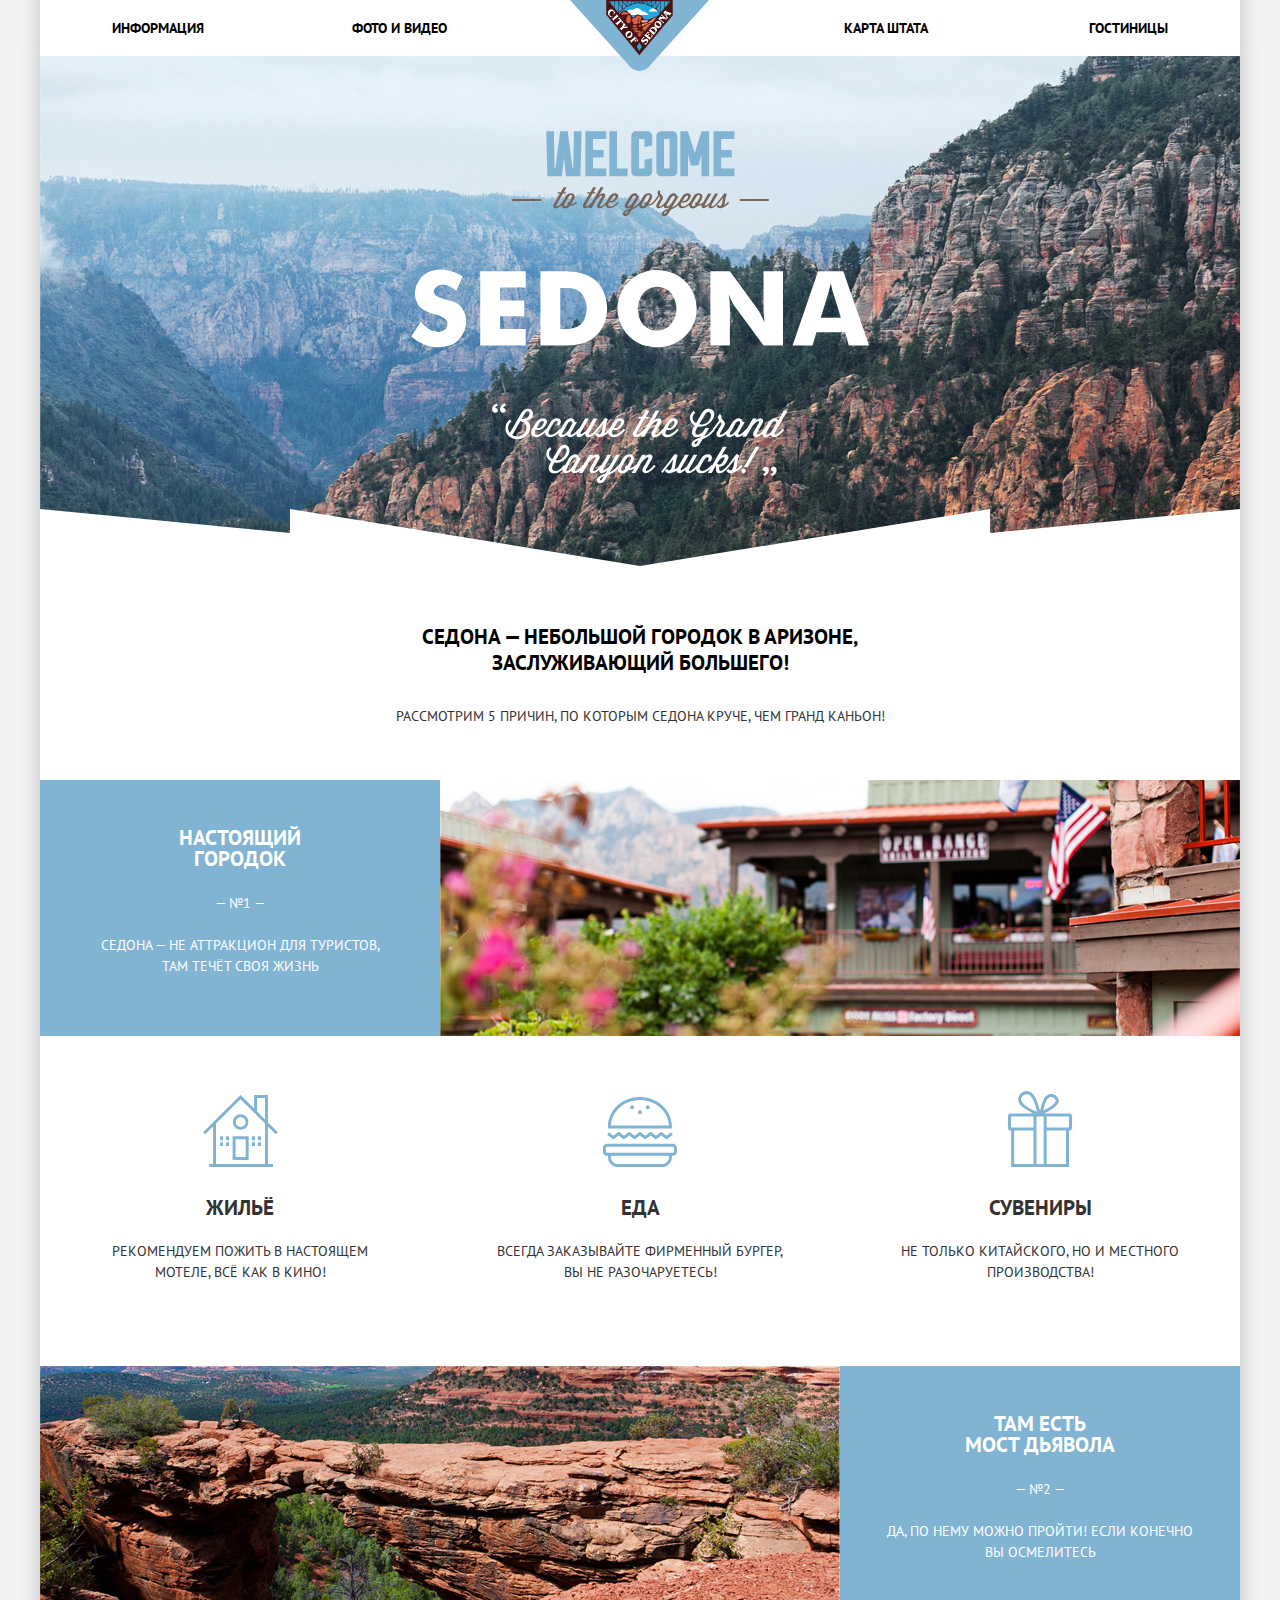
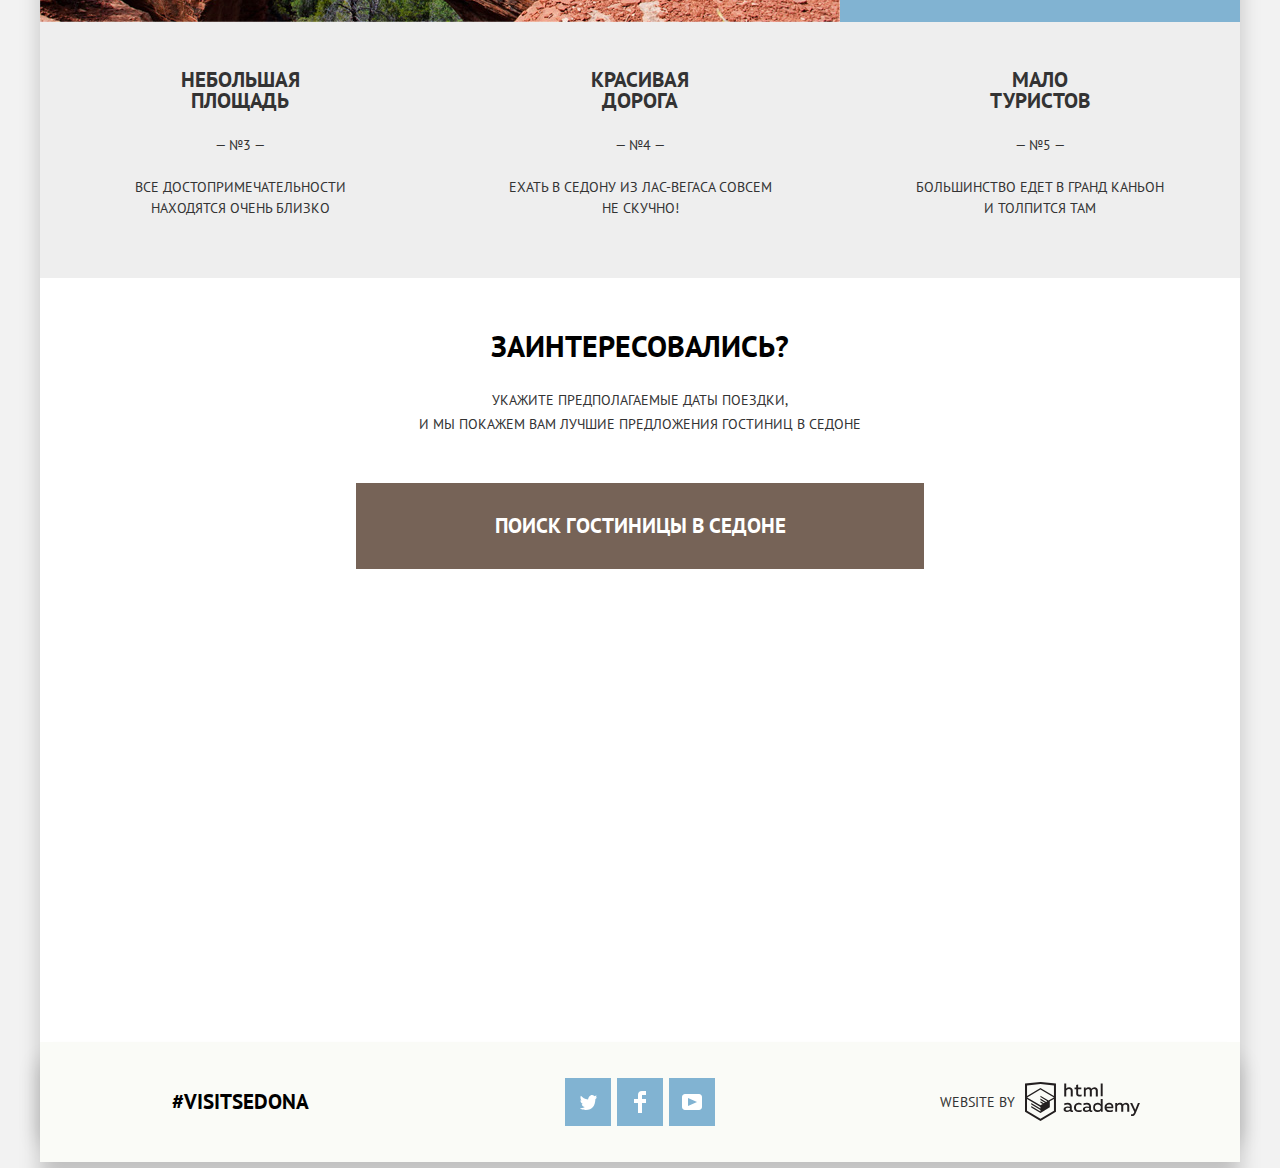
==== commit 2f74774a: "мелкие праки" ====
--- a/index.html
+++ b/index.html
@@ -6,7 +6,6 @@
     <link href="https://fonts.googleapis.com/css?family=PT+Sans:400,700&amp;subset=latin,cyrillic" rel="stylesheet" type="text/css">
     <link rel="stylesheet" href="css/normalize.css">
     <link rel="stylesheet" href="css/style.css">
-    <script src="js/openform.js"></script>
     <!-- <base href="https://htmlacademy-htmlcss.github.io/79293-sedona-24/2/"> -->
 </head>
   <body>
@@ -94,7 +93,9 @@
 				<b>Заинтересовались?</b>
 				<p>Укажите предполагаемые даты поездки,<br>и мы покажем вам лучшие предложения гостиниц в седоне</p>
 				<button class="button-open-form">Поиск гостиницы в седоне</button>
+        </section>
         <!-- ********************* ФОРМА *******************  -->
+        <div class="form-index">
         <form class="index-search-form" action="#" method="post">
           <h2 class="visually-hidden">Быстрый поиск гостиницы</h2>
           <div class="index-search-date">
@@ -123,8 +124,11 @@
           </div>
           <button class="index-form-submut" type="submit">Найти</button>
         </form>
-      </section>
-      <div class="index-map">
+        </div>
+
+      <div class="map">
+        <!-- <iframe src="https://yandex.ru/map-widget/v1/?um=constructor%3A4896b92138fe6e2955d8e670e8dae1efbea182de8b798ec3f816473891bed117&amp;source=constructor" width="1200" height="593" frameborder="0"></iframe> -->
+        <iframe src="https://www.google.com/maps/embed?pb=!1m18!1m12!1m3!1d104770.38018730543!2d-111.86517855273749!3d34.85435832354931!2m3!1f0!2f0!3f0!3m2!1i1024!2i768!4f13.1!3m3!1m2!1s0x872da132f942b00d%3A0x5548c523fa6c8efd!2z0KHQtdC00L7QvdCwLCDQkNGA0LjQt9C-0L3QsCA4NjMzNiwg0KHQqNCQ!5e0!3m2!1sru!2sru!4v1552164143261" width="1200" height="593" frameborder="0" style="border:0" allowfullscreen></iframe>
       </div>
     </main>
     <footer class="main-footer">
@@ -143,5 +147,6 @@
         </div>
         </div>
     </footer>
+    <script src="js/openform.js"></script>
   </body>
 </html>
--- a/css/style.css
+++ b/css/style.css
@@ -123,7 +123,8 @@
 }
 .features{
   min-height: 1100px;
-  margin-bottom: 48px;
+  /* margin-bottom: 48px; */
+  z-index: 6;
 }
 .features *{
   margin: 0;
@@ -230,7 +231,9 @@
   position: relative;
   line-height: 24px;
   text-align: center;
-  z-index: 2;
+  background-color: white;
+  padding-top: 48px;
+  z-index: 6;
 }
 .hotel-search-offer b{
   font-size: 30px;
@@ -265,10 +268,11 @@
   background-color: #503e33;
 }
 
-.index-map{
-  background-image: url("../img/map.jpg");
+.map{
+  position: relative;
+/* background-image: url("../img/map.jpg");
   background-position: top center;
-  background-repeat: no-repeat;
+  background-repeat: no-repeat; */
   height: 593px;
   margin-bottom: -120px;
 }
@@ -280,7 +284,10 @@
   0% {opacity: 1;}
   100% {opacity: 0;}
   } */
-
+.form-index{
+  position: relative;
+  z-index: 5;
+}
 .index-search-form{
   position: absolute;
   box-sizing: border-box;
@@ -290,8 +297,9 @@
   width: 568px;
   min-height: 395px;
   background-color: #ffffff;
-  box-shadow:0px 5px 20px 0px rgba(0,0,0,0.2);
+  box-shadow: 0px 5px 20px 0px rgba(0,0,0,0.2);
   display: none;
+  z-index: 5;
   /* animation-name: closeform;
   animation-duration: 1s;
   animation-fill-mode: both; */
@@ -301,16 +309,17 @@
       opacity: 0;
       transform: translate3d(0, -100%, 0);
      }
- 100% {
+ /* 100% {
        opacity: 1;
        transform: none;
-      }
+      } */
  }
 .search-form-open{
   display: block;
   animation-name: openform;
   animation-duration: 1s;
   animation-fill-mode: both;
+  z-index: 6;
 }
 @keyframes shake {
   0%,
@@ -341,7 +350,7 @@
   display: flex;
   align-items: center;
   justify-content: space-between;
-  margin-bottom: 30px;
+  margin-bottom: 31px;
   text-align: center;
   font-size: 14px;
   color: #000000;
@@ -843,6 +852,7 @@
 /* --ФУТЕР-- */
 /* -------------------- */
 .main-footer .container {
+    position: relative;
     display: flex;
     height: 120px;
     align-items: center;
@@ -850,6 +860,7 @@
     background-color: rgba(249, 251, 246, 0.9);
     box-shadow: none;
     box-shadow:0px 20px 20px 0px rgba(0,0,0,0.2);
+    z-index: 5;
 }
 .hashtag,
 .footer-social,
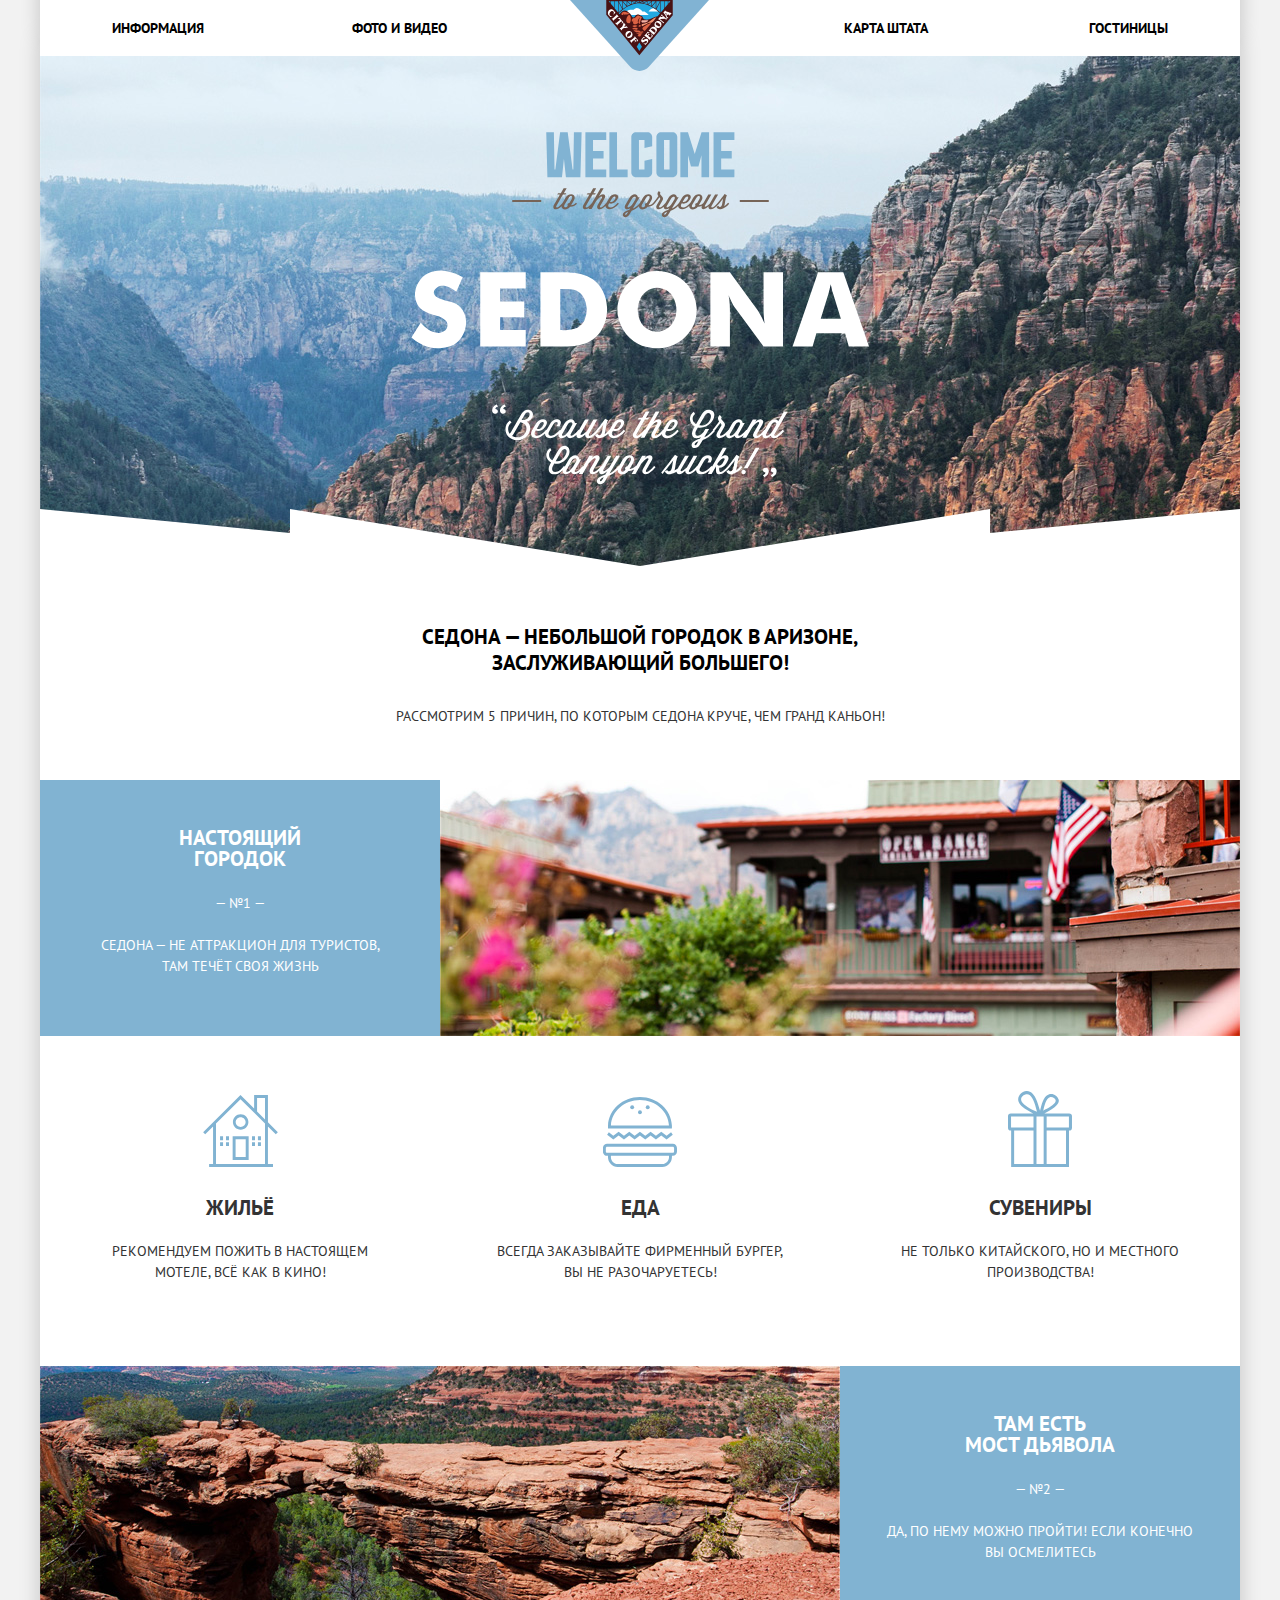
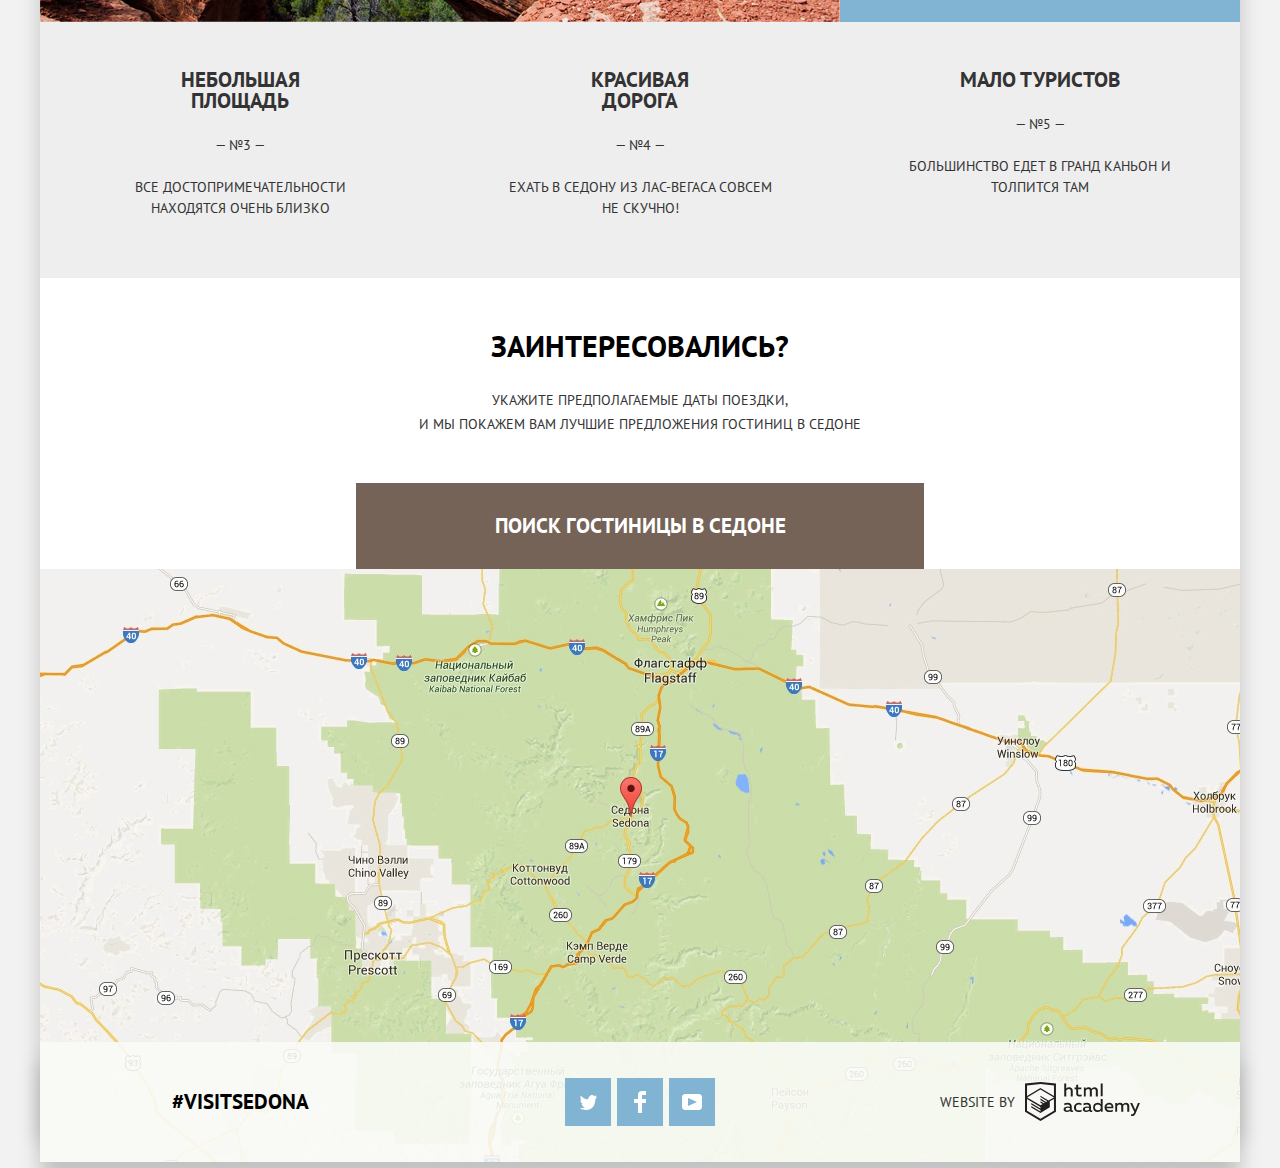
==== commit 7955b692: "Работа над оибками" ====
--- a/index.html
+++ b/index.html
@@ -4,9 +4,8 @@
     <meta charset="utf-8">
     <title>HTML Academy: Седона</title>
     <link href="https://fonts.googleapis.com/css?family=PT+Sans:400,700&amp;subset=latin,cyrillic" rel="stylesheet" type="text/css">
-    <link rel="stylesheet" href="css/normalize.css">
-    <link rel="stylesheet" href="css/style.css">
-    <!-- <base href="https://htmlacademy-htmlcss.github.io/79293-sedona-24/2/"> -->
+    <link rel="stylesheet" href="css/min-normalize.css">
+    <link rel="stylesheet" href="css/min-style.css">
 </head>
   <body>
     <header class="main-header">
@@ -23,11 +22,9 @@
     <main class="container">
     <h1 class="visually-hidden">Добро пожаловать в Седону!</h1>
      <div class="index-background-fhoto">
-      <div class="welcome-background"></div>
-      <div class="index-background-mask"></div>
     </div>
       <section class="heading-features">
-        <h2 class="main-h2">Седона &#8212; небольшой городок в аризоне,<br>заслуживающий большего!</h2>
+        <h2 class="main-h2">Седона &#8212; небольшой городок в аризоне, заслуживающий большего!</h2>
         <p class="main-reasons">Рассмотрим 5 причин, по которым седона круче, чем гранд каньон!</p>
       </section>
       <section class="features">
@@ -35,7 +32,7 @@
              <ul>
                <li class="features-list">
                  <div class="features-list-city">
-                   <h4>Настоящий<br> городок</h4>
+                   <h4>Настоящий городок</h4>
                    <span>— №1 —</span>
                    <p>Седона — не аттракцион для туристов, там течёт своя жизнь</p>
                  </div>
@@ -62,37 +59,37 @@
                    <img src="img/conyon.jpg" width="1600" height="800" alt="">
                  </div>
                  <div class="features-list-city">
-                   <h4>там есть<br> мост дьявола</h4>
+                   <h4>Там есть<br> мост дьявола</h4>
                    <span>— №2 —</span>
                    <p>Да, по нему можно пройти! Если конечно вы осмелитесь</p>
                  </div>
                </li>
                <li class="features-list">
                  <div class="features-list-other">
-                   <h4>Небольшая<br> площадь</h4>
+                   <h4>Небольшая площадь</h4>
                    <span>— №3 —</span>
                    <p>Все достопримечательности находятся очень близко</p>
                  </div>
                </li>
                <li class="features-list">
                  <div class="features-list-other">
-                   <h4>Красивая<br> дорога</h4>
+                   <h4>Красивая дорога</h4>
                    <span>— №4 —</span>
                    <p>Ехать в Седону из Лас-Вегаса совсем не скучно!</p>
                  </div>
                </li>
                <li class="features-list">
                  <div class="features-list-other">
-                   <h4>Мало<br> туристов</h4>
+                   <h4>Мало туристов</h4>
                    <span>— №5 —</span>
-                   <p>Большинство едет в гранд каньон<br> и толпится там</p>
+                   <p>Большинство едет в гранд каньон и толпится там</p>
                  </div>
              </ul>
       </section>
       <section class="hotel-search-offer">
 				<b>Заинтересовались?</b>
 				<p>Укажите предполагаемые даты поездки,<br>и мы покажем вам лучшие предложения гостиниц в седоне</p>
-				<button class="button-open-form">Поиск гостиницы в седоне</button>
+        <a href="form.html" class="button-open-form">Поиск гостиницы в седоне</a>
         </section>
         <!-- ********************* ФОРМА *******************  -->
         <div class="form-index">
@@ -125,10 +122,8 @@
           <button class="index-form-submut" type="submit">Найти</button>
         </form>
         </div>
-
       <div class="map">
-        <!-- <iframe src="https://yandex.ru/map-widget/v1/?um=constructor%3A4896b92138fe6e2955d8e670e8dae1efbea182de8b798ec3f816473891bed117&amp;source=constructor" width="1200" height="593" frameborder="0"></iframe> -->
-        <iframe src="https://www.google.com/maps/embed?pb=!1m18!1m12!1m3!1d104770.38018730543!2d-111.86517855273749!3d34.85435832354931!2m3!1f0!2f0!3f0!3m2!1i1024!2i768!4f13.1!3m3!1m2!1s0x872da132f942b00d%3A0x5548c523fa6c8efd!2z0KHQtdC00L7QvdCwLCDQkNGA0LjQt9C-0L3QsCA4NjMzNiwg0KHQqNCQ!5e0!3m2!1sru!2sru!4v1552164143261" width="1200" height="593" frameborder="0" style="border:0" allowfullscreen></iframe>
+        <iframe src="https://www.google.com/maps/embed?pb=!1m18!1m12!1m3!1d121914.55692968443!2d-111.86386968973775!3d34.86065749576896!2m3!1f0!2f0!3f0!3m2!1i1024!2i768!4f13.1!3m3!1m2!1s0x872da132f942b00d%3A0x5548c523fa6c8efd!2z0KHQtdC00L7QvdCwLCDQkNGA0LjQt9C-0L3QsCA4NjMzNiwg0KHQqNCQ!5e0!3m2!1sru!2sru!4v1552585410731" style="border:0" allowfullscreen></iframe>
       </div>
     </main>
     <footer class="main-footer">
@@ -147,6 +142,6 @@
         </div>
         </div>
     </footer>
-    <script src="js/openform.js"></script>
+    <script src="js/min-openform.js"></script>
   </body>
 </html>
--- a/css/min-style.css
+++ b/css/min-style.css
@@ -0,0 +1 @@
+body { margin: 0; padding: 0; font-family: "PT Sans", Arial, sans-serif; font-size: 14px; line-height: 21px; font-weight: 400; color: #333333; text-transform: uppercase; background-color: #f2f2f2;}a{ text-decoration: none;}img{ max-width: 100%; height: auto;}.visually-hidden:not(:focus):not(:active),input[type="checkbox"].visually-hidden,input[type="radio"].visually-hidden{ position: absolute; -webkit-clip-path: insert(100%); clip-path: insert(100%); clip: rect(0 0 0 0); width: 1px; height: 1px; margin: -1px; padding: 0; white-space: nowrap; overflow: hidden;}.container{ width: 1200px; margin: 0 auto; padding: 0; background-color: #ffffff; -webkit-box-shadow:0px -20px 20px 0px rgba(0,0,0,0.2); box-shadow:0px -20px 20px 0px rgba(0,0,0,0.2);}.main-header-logo{ position: absolute; left: 50%; margin-left: -70px; width: 139px; height: 72px;}.main-navigation{ position: relative; min-height: 56px; font-size: 14px; line-height: 26px; font-weight: 700; color: #000000; background-color: #ffffff;}.site-navigation{ display: -webkit-box; display: -ms-flexbox; display: flex; -ms-flex-wrap: wrap; flex-wrap: wrap; list-style-type: none; margin: 0; padding: 15px 72px;}.site-navigation a{ color: #000000;}.site-navigation a:hover{ color: #81b3d2;}.site-navigation a:active{ color: rgba(0, 0, 0, 0.3);}.site-navigation .site-navigation-current{ color: #766357;}.site-navigation li{ width: 240px; text-align: left;}.site-navigation li:nth-child(3){ margin-left: auto;}.site-navigation li:nth-child(n+3){ text-align: right;}.index-background-fhoto{ background: url("../img/intro-welcome.svg") no-repeat center 76px, url("../img/intro-mask.svg") no-repeat 0 453px, url("../img/background_photo.jpg") no-repeat 0 -56px; background-size: 459px auto, 100%, 100%; height: 510px;}.heading-features{ text-align: center; line-height: 26px; margin-bottom: 51px; padding: 0 300px;}.heading-features h2{ font-size: 21px; font-weight: 700; color: #000000; margin-top: 58px; margin-bottom: 27px;}.features{ min-height: 1100px; z-index: 6;}.features *{ margin: 0; padding: 0;}.features ul{ display: -webkit-box; display: -ms-flexbox; display: flex; -ms-flex-wrap: wrap; flex-wrap: wrap; list-style-type: none;}.features .features-list{ display: -webkit-box; display: -ms-flexbox; display: flex; -ms-flex-wrap: wrap; flex-wrap: wrap; min-height: 256px; text-align: center;}.features-list-city{ width: 400px; min-height: 256px; -webkit-box-sizing: border-box; box-sizing: border-box; padding: 47px; background-color: #81b3d2; color: #ffffff;}.features-list-other{ width: 400px; min-height: 256px; -webkit-box-sizing: border-box; box-sizing: border-box; padding: 47px 60px; background-color: #eeeeee;}.features-list .image-features{ width: 800px; height: 256px;}.features-list h4{ font-size: 21px; font-weight: 700; line-height: 21px; margin-bottom: 24px; padding: 0 60px;}.features-list p{ margin-top: 21px;}.features-services{ display: -webkit-box; display: -ms-flexbox; display: flex; -ms-flex-wrap: wrap; flex-wrap: wrap; list-style-type: none; min-height: 330px;}.features-services li{ -webkit-box-sizing: border-box; box-sizing: border-box; padding: 47px; width: 400px; min-height: 330px; text-align: center;}.features-services h4{ position: relative; font-size: 21px; font-weight: 700; line-height: 21px; margin-top: 114px; margin-bottom: 23px;}.housing h4::after{ content: ""; position: absolute; left: 50%; margin-left: -38px; top: -106px; width: 76px; height: 76px; background-image: url("../img/icon-1.svg"); background-position: bottom center; background-repeat: no-repeat;}.food h4::after{ content: ""; position: absolute; left: 50%; margin-left: -38px; top: -106px; width: 76px; height: 76px; background-image: url("../img/icon-3.svg"); background-position: bottom center; background-repeat: no-repeat;}.souvenir h4::after{ content: ""; position: absolute; left: 50%; margin-left: -38px; top: -106px; width: 76px; height: 76px; background-image: url("../img/icon-2.svg"); background-position: bottom center; background-repeat: no-repeat;}.hotel-search-offer{ position: relative; line-height: 24px; text-align: center; background-color: white; padding-top: 48px; z-index: 6;}.hotel-search-offer b{ font-size: 30px; font-weight: 700; line-height: 36px; color: #000000;}.hotel-search-offer p{ margin-bottom: 47px; margin-top: 24px;}.button-open-form{ display: block; margin: 0 auto; padding: 30px 0; width: 568px; text-align: center; font-size: 21px; font-weight: 700; line-height: 26px; color: #ffffff; vertical-align: middle; text-transform: uppercase; background-color: #766357;}.button-open-form:hover{ background-color: #604e43;}.button-open-form:active{ color: rgba(255, 255, 255, 0.7); background-color: #503e33;}.map{ position: relative; background-image: url("../img/map.jpg"); background-position: top center; background-repeat: no-repeat; height: 593px; margin-bottom: -120px;} /* ФОРМА */ /* ФОРМА */ /* ФОРМА */.form-index{ position: relative; z-index: 5;}.index-search-form{ position: absolute; -webkit-box-sizing: border-box; box-sizing: border-box; left: 50%; margin-left: -284px; padding: 55px; width: 568px; min-height: 395px; background-color: #ffffff; -webkit-box-shadow: 0px 5px 20px 0px rgba(0,0,0,0.2); box-shadow: 0px 5px 20px 0px rgba(0,0,0,0.2); display: none; z-index: 5;}@-webkit-keyframes openform { 0% { opacity: 0; -webkit-transform: translate3d(0, -100%, 0); transform: translate3d(0, -100%, 0); } }@keyframes openform { 0% { opacity: 0; -webkit-transform: translate3d(0, -100%, 0); transform: translate3d(0, -100%, 0); } }.search-form-open{ display: block; -webkit-animation-name: openform; animation-name: openform; -webkit-animation-duration: 1s; animation-duration: 1s; -webkit-animation-fill-mode: both; animation-fill-mode: both; z-index: 6;}@-webkit-keyframes shake { 0%, 100% { -webkit-transform: translateX(0); transform: translateX(0); } 10%, 30%, 50%, 70%, 90% { -webkit-transform: translateX(-10px); transform: translateX(-10px); } 20%, 40%, 60%, 80% { -webkit-transform: translateX(10px); transform: translateX(10px); }}@keyframes shake { 0%, 100% { -webkit-transform: translateX(0); transform: translateX(0); } 10%, 30%, 50%, 70%, 90% { -webkit-transform: translateX(-10px); transform: translateX(-10px); } 20%, 40%, 60%, 80% { -webkit-transform: translateX(10px); transform: translateX(10px); }}.index-form-error{ -webkit-animation: shake 0.6s; animation: shake 0.6s;}.index-search-date,.index-search-sum{ display: -webkit-box; display: -ms-flexbox; display: flex; -webkit-box-align: center; -ms-flex-align: center; align-items: center; -webkit-box-pack: justify; -ms-flex-pack: justify; justify-content: space-between; margin-bottom: 31px; text-align: center; font-size: 14px; color: #000000; font-weight: 700; line-height: normal;}.index-search-sum{ margin-bottom: 55px;}.index-search-date input,.index-search-sum input,.index-search-sum button{ font: inherit; font-size: 14px; color: #000000; font-weight: 700; line-height: normal; text-transform: uppercase; background-color: #f2f2f2; border: 2px solid #f2f2f2;}.index-search-date input{ -webkit-box-sizing: border-box; box-sizing: border-box; width: 346px; height: 36px; padding-left: 10px; padding-right: 38px;}.index-search-date button{ position: absolute; right: 55px; border: none; width: 38px; height: 36px; background-color: inherit; background-image: url("../img/calendar.svg"); background-repeat: no-repeat; background-position: center;}.index-search-date button:hover{ background-image: url("../img/calendar-black.svg");}.index-search-date button:active{ background-image: url("../img/calendar-blue.svg");}.form-value-adults,.form-value-children{ display: -webkit-box; display: -ms-flexbox; display: flex;}.minus,.plus{ position: relative;}.minus::after{ content: ""; position: absolute; top: 16px; left: 12px; width: 11px; height: 3px; background-color: #a9a9a9;}.plus::after,.plus::before{ content: ""; position: absolute; top: 16px; left: 12px; width: 11px; height: 3px; background-color: #a9a9a9;}.plus::before{ -webkit-transform: rotate(90deg); -ms-transform: rotate(90deg); transform: rotate(90deg);}.minus:hover::after,.plus:hover::after,.plus:hover::before{ background-color: #000000;}.minus:active::after,.plus:active::after,.plus:active::before{ background-color: #81b3d2;}.index-search-sum input,.index-search-sum button{ -webkit-box-sizing: border-box; box-sizing: border-box; text-align: center; width: 38px; height: 38px; padding: 0; margin: 0;}.index-search-date input:active, :hover, :focus,.index-search-sum input:active, :hover, :focus { outline: 0; outline-offset: 0;}.index-search-date input:hover,.index-search-sum input:hover{ background-color: #ebebeb; border: 2px solid #ebebeb;}.index-search-date input:active,.index-search-sum input:active{ background-color: #ffffff; border: 2px solid ##ebebeb;}.index-form-submut{ width: 100%; height: 58px; font: inherit; text-align: center; font-size: 21px; font-weight: 700; line-height: 26px; color: #ffffff; vertical-align: middle; text-transform: uppercase; background-color: #81b3d2; border: none;}.index-form-submut:hover{ background-color: #669ec0;}.index-form-submut:active{ color: rgba(255, 255, 255, 0.7); background-color: #5496bd;} /* стили Гостиницы */ /* стили Гостиницы */ /* стили Гостиницы */.hotel-filter{ background-color: #5a7381; background-image: url("../img/filter_background.jpg"); background-position: 0 -56px; background-repeat: no-repeat; min-height: 304px;}.main-filter{ display: -webkit-box; display: -ms-flexbox; display: flex; -webkit-box-pack: justify; -ms-flex-pack: justify; justify-content: space-between; padding: 27px 72px 34px 72px;}.filter-checkbox{ display: -webkit-box; display: -ms-flexbox; display: flex;}.filter-checkbox ul{ width: 255px; list-style-type: none; margin: 0; padding: 0;}.filter-checkbox li{ color: white; margin-bottom: 25px;}.filter-checkbox li:first-child{ font-size: 16px; line-height: 21px; font-weight: 600; margin-bottom: 23px;}.filter-checkbox li:last-child{ margin-bottom: 0;}.checkbox-main-filter{ position: relative; -webkit-box-align: center; -ms-flex-align: center; align-items: center; padding-left: 40px; cursor: pointer;}.checkbox-main-filter input[type="checkbox"] + .checkbox-indicator { position: absolute; top: -2px; left: 0; width: 28px; height: 24px; border: none; background-image: url("../img/checkbox-off.svg"); background-position: left; background-repeat: no-repeat;}.checkbox-main-filter input[type="checkbox"]:checked + .checkbox-indicator{ background-image: url("../img/checkbox-on.svg");}.checkbox-main-filter input[type="checkbox"]:disabled + .checkbox-indicator{ background-image: url("../img/checkbox-off-gray.svg");}.checkbox-main-filter input[type="checkbox"]:checked:disabled + .checkbox-indicator{ background-image: url("../img/checkbox-on-gray.svg");} /* Стили для сложного фильтра */.filter-range{ width: 318px; color: #ffffff; text-transform: uppercase;}.filter-range-title{ margin-bottom: 10px; font-weight: 600; font-size: 16px; line-height: 21px;}.price-controls{ position: relative; display: -webkit-box; display: -ms-flexbox; height: 32px; margin-bottom: 20px; font-size: 0; border: 2px solid #ffffff; border-radius: 2px;}.price-controls::after{ content: ""; position: absolute; top: 50%; left: 50%; width: 2px; height: 22px; background: #ffffff; -webkit-transform: translate(-50%, -50%); -ms-transform: translate(-50%, -50%); transform: translate(-50%, -50%);}.price-controls label{ display: inline-block; font-size: 14px; line-height: 30px; vertical-align: top; cursor: pointer;}.price-controls .min-price,.price-controls .max-price{ width: 81px; padding-left: 65px;}.price-controls input{ width: 50px; height: 21px; margin: 0; line-height: 21px; color: inherit; font: inherit; background: none; border: none;}.range-controls{ position: relative; margin-bottom: 32px;}.range-controls .scale{ height: 2px; background: rgba(255, 255, 255, 0.3);}.range-controls .bar{ width: 80%; height: 2px; background: #ffffff;}.range-toggle{ position: absolute; top: -9px; width: 4px; height: 4px; background: #ababab; border: 8px solid #ffffff; border-radius: 50%; -webkit-box-shadow: 0 2px 1px 0 rgba(0, 1, 1, 0.2); box-shadow: 0 2px 1px 0 rgba(0, 1, 1, 0.2); cursor: pointer;}.range-toggle:hover{ background: #1c4f80;}.range-toggle-min{ left: 0;}.range-toggle-max{ left: 80%;}.btn-transparent{ display: block; margin: 0 auto; padding: 6px 35px; font-size: 14px; line-height: 20px; color: #ffffff; text-transform: uppercase; background: transparent; border: 2px solid #ffffff; border-radius: 2px; cursor: pointer;}.btn-transparent:hover{ color: #000000; background: #ffffff;} /* Стили для сложного фильтра конец */.sorting-found{ display: -webkit-box; display: -ms-flexbox; display: flex; -webkit-box-align: center; -ms-flex-align: center; align-items: center; min-height: 86px; background-color: white; margin: 0; padding: 0 72px;}.sorting-found-filter{ display: -webkit-box; display: -ms-flexbox; display: flex;}.sorting-found-filter .number-of-found{ width: 135px; margin-right: 30px; font-size: 21px; line-height: 26px; font-weight: 600;}.sorting-found-filter ul{ display: -webkit-box; display: -ms-flexbox; display: flex; -ms-flex-wrap: wrap; flex-wrap: wrap; -webkit-box-align: center; -ms-flex-align: center; align-items: center; font-size: 12px; line-height: 18px; text-transform: uppercase; list-style-type: none; margin: 0; padding: 0;}.sorting-found-filter li{ margin-right: 32px;}.sorting-found-filter li:first-child{ margin-right: 40px;}.sorting-button{ color: #cacaca; border-bottom: 2px dotted #81b3d2}.sorting-button:hover{ color: #81b3d2;}.sorting-button:active{ color: #000000; border: none;}.sorting-active-button{ color: #81b3d2; border: none;}.sorting-found-minmax{ display: -webkit-box; display: -ms-flexbox; display: flex; -webkit-box-pack: justify; -ms-flex-pack: justify; justify-content: space-between; margin-left: auto; width: 36px; height: 10px;}.sorting-found-minmax a{ display: block; width: 11px; height: 10px;}.sorting-found-minmax .sort-up{ background-image: url("../img/icon-up-dir-gray.svg"); background-repeat: no-repeat; background-position: center;}.sorting-found-minmax .sort-up:hover{ background-image: url("../img/icon-up-dir.svg");}.sorting-found-minmax .sort-up:active{ background-image: url("../img/icon-up-dir-blue.svg");}.sorting-found-minmax .sort-down{ background-image: url("../img/icon-down-dir-gray.svg"); background-repeat: no-repeat; background-position: center;}.sorting-found-minmax .sort-down:hover{ background-image: url("../img/icon-down-dir.svg");}.sorting-found-minmax .sort-down-active,.sorting-found-minmax .sort-down:active{ background-image: url("../img/icon-down-dir-blue.svg");}.hotel-list ul{ list-style-type: none; margin: 0; padding: 0;}.hotel-search-results{ display: -webkit-box; display: -ms-flexbox; display: flex; padding: 30px 72px; border-top: 1px solid #e5e5e5;}.hotel-search-results:last-child{ border-bottom: 1px solid #e5e5e5;}.hotel-preview-foto{ margin-right: 30px; height: 90px; width: 135px;}.hotel-preview-info{ /* display: flex; flex-direction: column; justify-content: space-between; */ width: 260px;}.hotel-preview-info h3,.hotel-preview-info p{ margin: 0;}.hotel-preview-info h3{ margin-top: -6px;}.hotel-preview-info h3 a{ font-size: 21px; line-height: 26px; font-weight: 700; color: #000000; background-color: #ffffff;}.hotel-preview-info h3 a:hover{ color: #81b3d2;}.hotel-preview-info h3 a:active{ color: rgba(0, 0, 0, 0.3);}.hotel-category-prise{ display: -webkit-box; display: -ms-flexbox; display: flex; margin-top: 8px; margin-bottom: 13px;}.hotel-category{ min-width: 110px; padding-right: 6px;}.hotel-list-button{ display: -webkit-box; display: -ms-flexbox; display: flex;}.search-results-button{ display: block; padding: 3px 17px; margin-right: 6px; font: inherit; text-align: center; font-size: 14px; font-weight: 700; line-height: 21px; color: #ffffff; text-transform: uppercase; border: none;}.button-detail{ background-color: #81b3d2;}.button-detail:hover{ background-color: #669ec0;}.button-detail:active{ color: rgba(255, 255, 255, 0.7); background-color: #5496bd;}.button-reservation{ background-color: #766357;}.button-reservation:hover{ background-color: #604e43;}.button-reservation:active{ color: rgba(255, 255, 255, 0.7); background-color: #503e33;}.hotels-raiting-column{ display: -webkit-box; display: -ms-flexbox; display: flex; -webkit-box-orient: vertical; -webkit-box-direction: normal; -ms-flex-direction: column; flex-direction: column; -webkit-box-pack: justify; -ms-flex-pack: justify; justify-content: space-between; margin-left: auto;}.stars-hotel{ background-image: url("../img/star.svg"); background-position: center; background-repeat: repeat; width: 18px; height: 16px;}.hotels-raiting-column ul{ display: -webkit-box; display: -ms-flexbox; display: flex; -webkit-box-pack: end; -ms-flex-pack: end; justify-content: flex-end;}.stars{ background-image: url("../img/star.svg"); background-position: center; background-repeat: no-repeat; width: 18px; height: 16px; margin-left: 6px;}.hotel-rating{ -webkit-box-pack: end; -ms-flex-pack: end; justify-content: flex-end;}.hotel-rating span{ display: block; padding: 3px 14px; color: #666666; background-color: #f2f2f2; text-align: center;}/* -------------------- *//* --ФУТЕР-- *//* -------------------- */.main-footer .container { position: relative; display: -webkit-box; display: -ms-flexbox; display: flex; height: 120px; -webkit-box-align: center; -ms-flex-align: center; align-items: center; -ms-flex-pack: distribute; justify-content: space-around; background-color: rgba(249, 251, 246, 0.9); -webkit-box-shadow: none; box-shadow: none; -webkit-box-shadow:0px 20px 20px 0px rgba(0,0,0,0.2); box-shadow:0px 20px 20px 0px rgba(0,0,0,0.2); z-index: 5;}.hashtag,.footer-social,.footer-copyright{ -webkit-box-flex: 1; -ms-flex: 1; flex: 1; text-align: center;}.hashtag{ font-size: 21px; font-weight: 700; line-height: 26px; color: #000000;}.footer-social ul{ display: -webkit-box; display: -ms-flexbox; display: flex; -ms-flex-wrap: wrap; flex-wrap: wrap; -webkit-box-pack: justify; -ms-flex-pack: justify; justify-content: space-between; width: 150px; margin: 0 auto; padding: 0; list-style-type: none;}.social-button{ display: -webkit-box; display: -ms-flexbox; display: flex; width: 46px; height: 48px; background-color: #81b3d2;}.twitter{ background-image: url("../img/twitter.svg"); background-repeat: no-repeat; background-position: center;}.fb{ background-image: url("../img/fb-icon.svg"); background-repeat: no-repeat; background-position: center;}.ytobe{ background-image: url("../img/youtube.svg"); background-repeat: no-repeat; background-position: center;}.social-button:hover{ background-color: #669ec0; }.twitter:active{ background-image: url("../img/twitter-blue.svg");}.fb:active{ background-image: url("../img/fb-icon-blue.svg");}.ytobe:active{ background-image: url("../img/youtube-blue.svg");}.social-button:active{ background-color: #5496bd;}.footer-copyright{ display: -webkit-box; display: -ms-flexbox; display: flex; -webkit-box-align: center; -ms-flex-align: center; align-items: center; -webkit-box-pack: center; -ms-flex-pack: center; justify-content: center;}.footer-copyright span{ font-size: 14px; font-weight: 400; line-height: 26px; padding-right: 10px;}.logo-htmlacademy{ display: block; width: 115px; height: 41px; background-image: url("../img/logo-htmlacademy.svg"); background-repeat: no-repeat; background-position: center;}.logo-htmlacademy:hover{ background-image: url("../img/logo-htmlacademy-blue.svg");}.logo-htmlacademy:active{ background-image: url("../img/logo-htmlacademy-gray.svg");}.map iframe{ width: 1200px; height: 593px; frameborder: 0;}
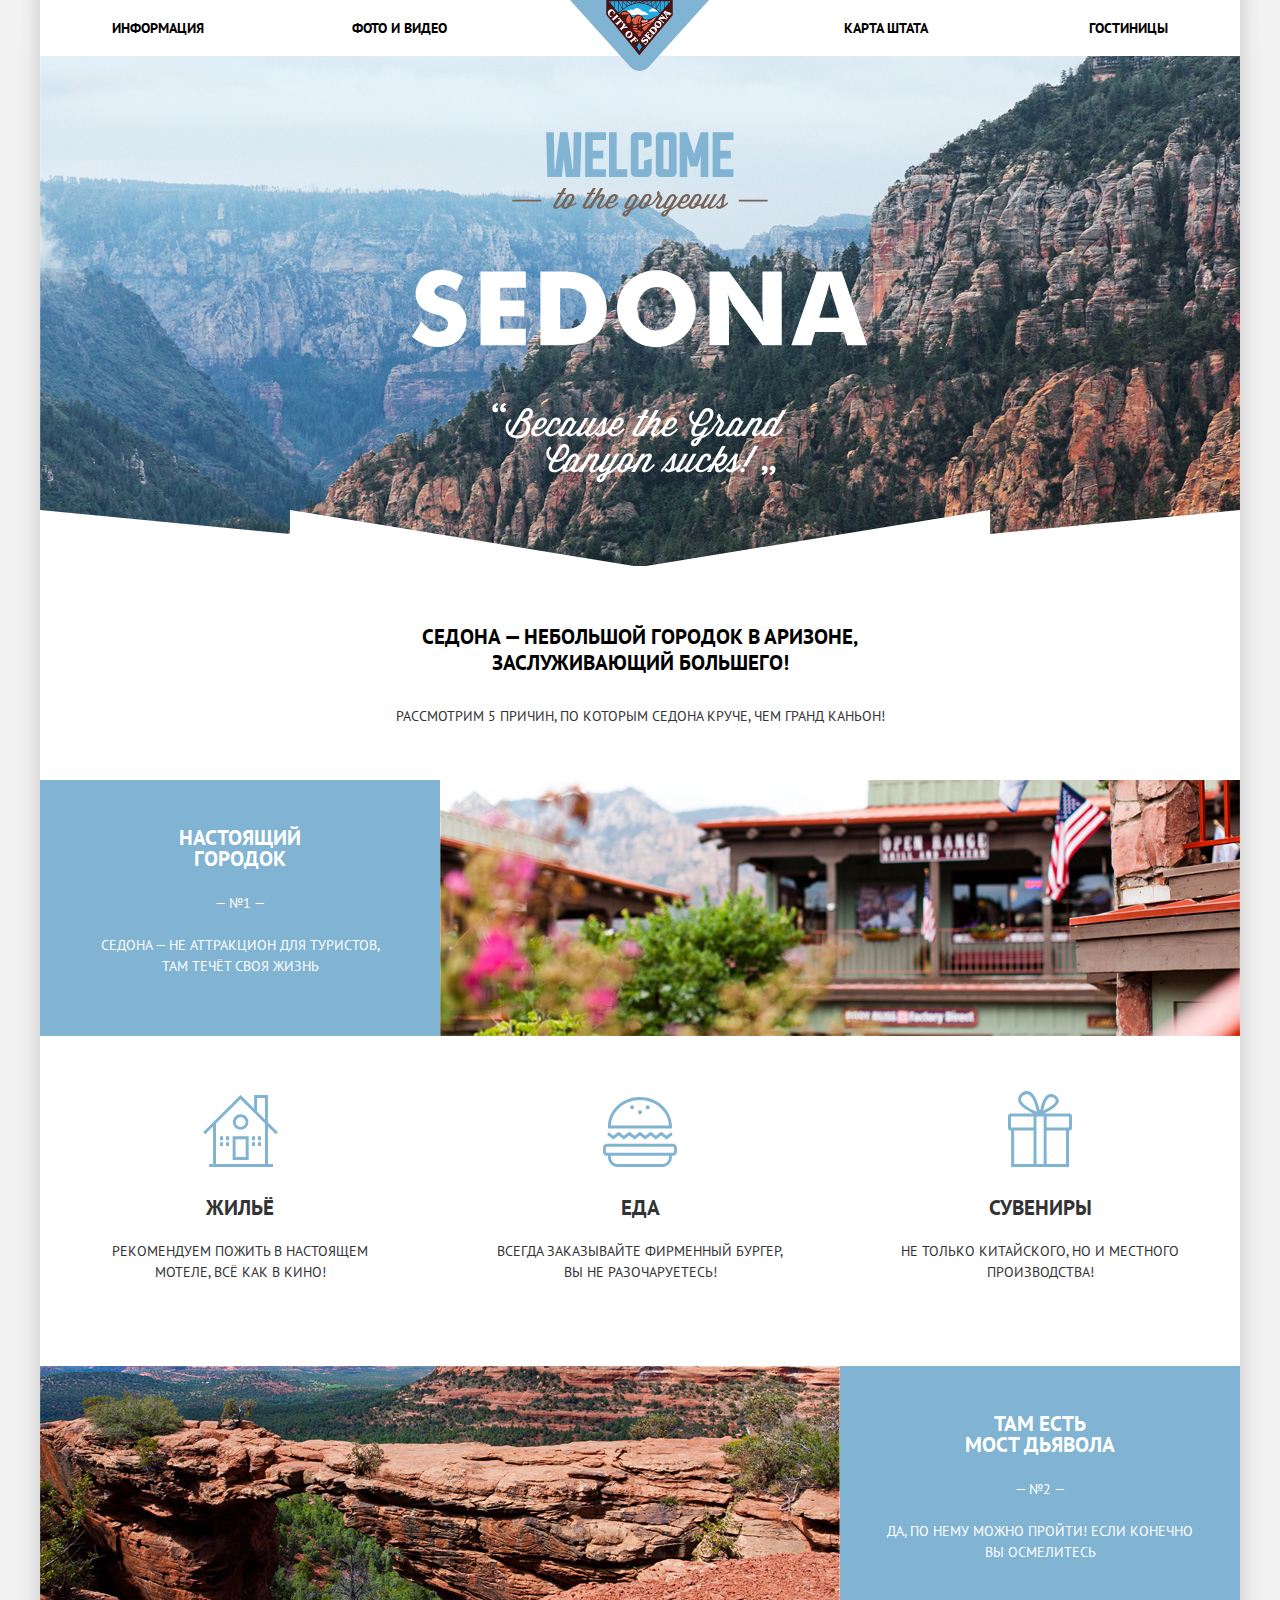
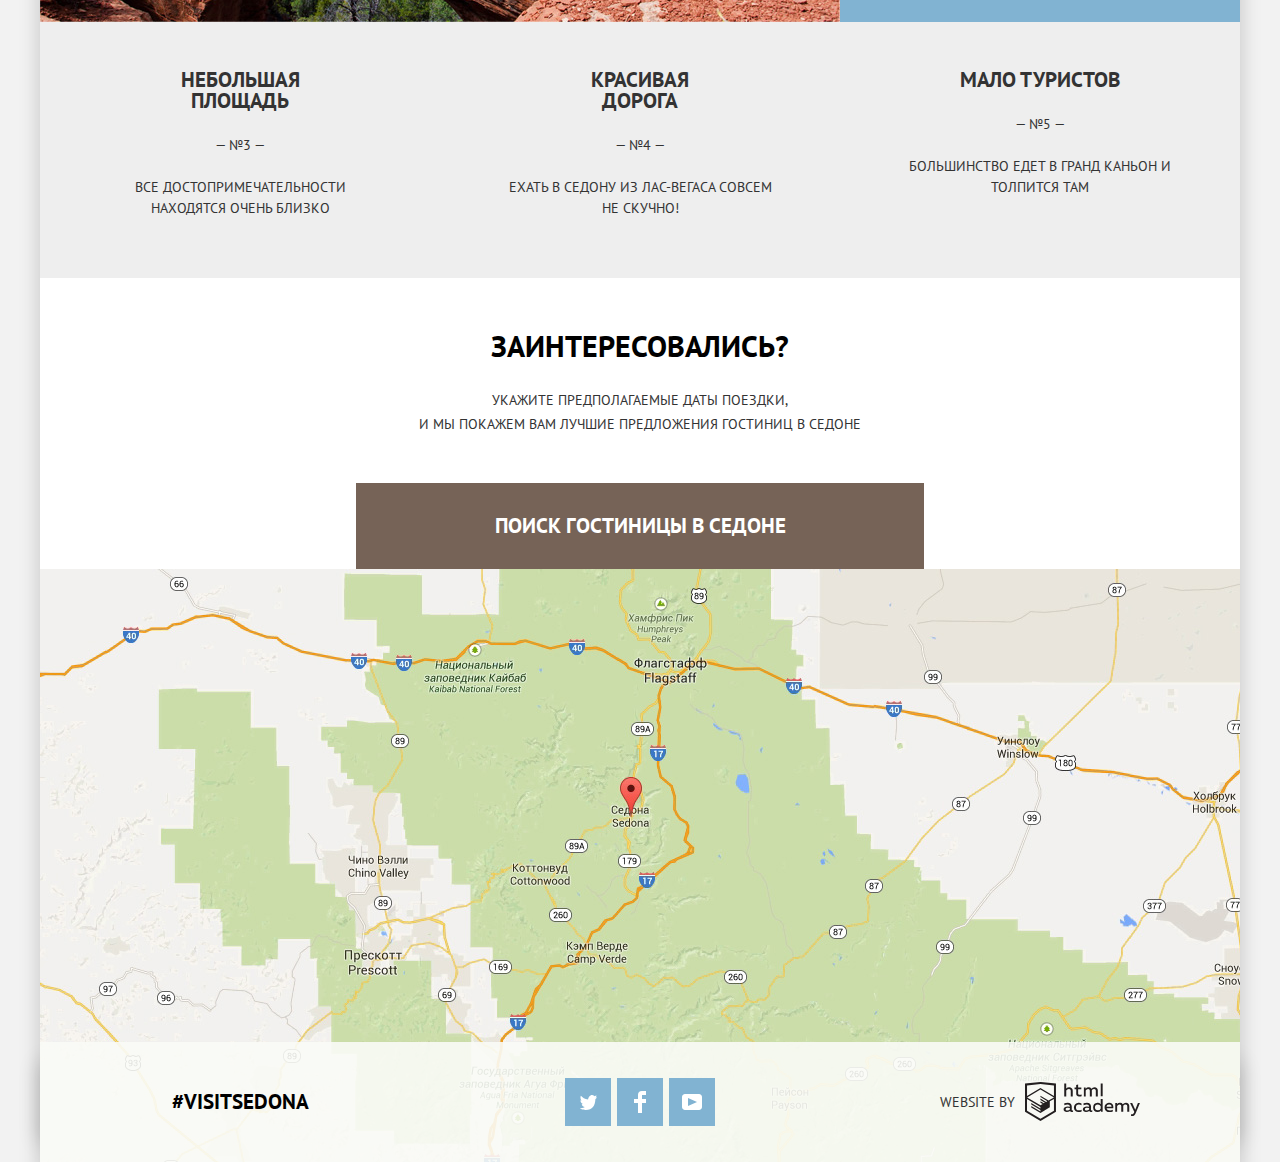
==== commit d7123803: "исправление ошибок" ====
--- a/index.html
+++ b/index.html
@@ -124,6 +124,7 @@
         </div>
       <div class="map">
         <iframe src="https://www.google.com/maps/embed?pb=!1m18!1m12!1m3!1d121914.55692968443!2d-111.86386968973775!3d34.86065749576896!2m3!1f0!2f0!3f0!3m2!1i1024!2i768!4f13.1!3m3!1m2!1s0x872da132f942b00d%3A0x5548c523fa6c8efd!2z0KHQtdC00L7QvdCwLCDQkNGA0LjQt9C-0L3QsCA4NjMzNiwg0KHQqNCQ!5e0!3m2!1sru!2sru!4v1552585410731" style="border:0" allowfullscreen></iframe>
+        <img src="img/map.jpg" alt="Карта седоны">
       </div>
     </main>
     <footer class="main-footer">
--- a/css/min-style.css
+++ b/css/min-style.css
@@ -1 +1,4 @@
-body { margin: 0; padding: 0; font-family: "PT Sans", Arial, sans-serif; font-size: 14px; line-height: 21px; font-weight: 400; color: #333333; text-transform: uppercase; background-color: #f2f2f2;}a{ text-decoration: none;}img{ max-width: 100%; height: auto;}.visually-hidden:not(:focus):not(:active),input[type="checkbox"].visually-hidden,input[type="radio"].visually-hidden{ position: absolute; -webkit-clip-path: insert(100%); clip-path: insert(100%); clip: rect(0 0 0 0); width: 1px; height: 1px; margin: -1px; padding: 0; white-space: nowrap; overflow: hidden;}.container{ width: 1200px; margin: 0 auto; padding: 0; background-color: #ffffff; -webkit-box-shadow:0px -20px 20px 0px rgba(0,0,0,0.2); box-shadow:0px -20px 20px 0px rgba(0,0,0,0.2);}.main-header-logo{ position: absolute; left: 50%; margin-left: -70px; width: 139px; height: 72px;}.main-navigation{ position: relative; min-height: 56px; font-size: 14px; line-height: 26px; font-weight: 700; color: #000000; background-color: #ffffff;}.site-navigation{ display: -webkit-box; display: -ms-flexbox; display: flex; -ms-flex-wrap: wrap; flex-wrap: wrap; list-style-type: none; margin: 0; padding: 15px 72px;}.site-navigation a{ color: #000000;}.site-navigation a:hover{ color: #81b3d2;}.site-navigation a:active{ color: rgba(0, 0, 0, 0.3);}.site-navigation .site-navigation-current{ color: #766357;}.site-navigation li{ width: 240px; text-align: left;}.site-navigation li:nth-child(3){ margin-left: auto;}.site-navigation li:nth-child(n+3){ text-align: right;}.index-background-fhoto{ background: url("../img/intro-welcome.svg") no-repeat center 76px, url("../img/intro-mask.svg") no-repeat 0 453px, url("../img/background_photo.jpg") no-repeat 0 -56px; background-size: 459px auto, 100%, 100%; height: 510px;}.heading-features{ text-align: center; line-height: 26px; margin-bottom: 51px; padding: 0 300px;}.heading-features h2{ font-size: 21px; font-weight: 700; color: #000000; margin-top: 58px; margin-bottom: 27px;}.features{ min-height: 1100px; z-index: 6;}.features *{ margin: 0; padding: 0;}.features ul{ display: -webkit-box; display: -ms-flexbox; display: flex; -ms-flex-wrap: wrap; flex-wrap: wrap; list-style-type: none;}.features .features-list{ display: -webkit-box; display: -ms-flexbox; display: flex; -ms-flex-wrap: wrap; flex-wrap: wrap; min-height: 256px; text-align: center;}.features-list-city{ width: 400px; min-height: 256px; -webkit-box-sizing: border-box; box-sizing: border-box; padding: 47px; background-color: #81b3d2; color: #ffffff;}.features-list-other{ width: 400px; min-height: 256px; -webkit-box-sizing: border-box; box-sizing: border-box; padding: 47px 60px; background-color: #eeeeee;}.features-list .image-features{ width: 800px; height: 256px;}.features-list h4{ font-size: 21px; font-weight: 700; line-height: 21px; margin-bottom: 24px; padding: 0 60px;}.features-list p{ margin-top: 21px;}.features-services{ display: -webkit-box; display: -ms-flexbox; display: flex; -ms-flex-wrap: wrap; flex-wrap: wrap; list-style-type: none; min-height: 330px;}.features-services li{ -webkit-box-sizing: border-box; box-sizing: border-box; padding: 47px; width: 400px; min-height: 330px; text-align: center;}.features-services h4{ position: relative; font-size: 21px; font-weight: 700; line-height: 21px; margin-top: 114px; margin-bottom: 23px;}.housing h4::after{ content: ""; position: absolute; left: 50%; margin-left: -38px; top: -106px; width: 76px; height: 76px; background-image: url("../img/icon-1.svg"); background-position: bottom center; background-repeat: no-repeat;}.food h4::after{ content: ""; position: absolute; left: 50%; margin-left: -38px; top: -106px; width: 76px; height: 76px; background-image: url("../img/icon-3.svg"); background-position: bottom center; background-repeat: no-repeat;}.souvenir h4::after{ content: ""; position: absolute; left: 50%; margin-left: -38px; top: -106px; width: 76px; height: 76px; background-image: url("../img/icon-2.svg"); background-position: bottom center; background-repeat: no-repeat;}.hotel-search-offer{ position: relative; line-height: 24px; text-align: center; background-color: white; padding-top: 48px; z-index: 6;}.hotel-search-offer b{ font-size: 30px; font-weight: 700; line-height: 36px; color: #000000;}.hotel-search-offer p{ margin-bottom: 47px; margin-top: 24px;}.button-open-form{ display: block; margin: 0 auto; padding: 30px 0; width: 568px; text-align: center; font-size: 21px; font-weight: 700; line-height: 26px; color: #ffffff; vertical-align: middle; text-transform: uppercase; background-color: #766357;}.button-open-form:hover{ background-color: #604e43;}.button-open-form:active{ color: rgba(255, 255, 255, 0.7); background-color: #503e33;}.map{ position: relative; background-image: url("../img/map.jpg"); background-position: top center; background-repeat: no-repeat; height: 593px; margin-bottom: -120px;} /* ФОРМА */ /* ФОРМА */ /* ФОРМА */.form-index{ position: relative; z-index: 5;}.index-search-form{ position: absolute; -webkit-box-sizing: border-box; box-sizing: border-box; left: 50%; margin-left: -284px; padding: 55px; width: 568px; min-height: 395px; background-color: #ffffff; -webkit-box-shadow: 0px 5px 20px 0px rgba(0,0,0,0.2); box-shadow: 0px 5px 20px 0px rgba(0,0,0,0.2); display: none; z-index: 5;}@-webkit-keyframes openform { 0% { opacity: 0; -webkit-transform: translate3d(0, -100%, 0); transform: translate3d(0, -100%, 0); } }@keyframes openform { 0% { opacity: 0; -webkit-transform: translate3d(0, -100%, 0); transform: translate3d(0, -100%, 0); } }.search-form-open{ display: block; -webkit-animation-name: openform; animation-name: openform; -webkit-animation-duration: 1s; animation-duration: 1s; -webkit-animation-fill-mode: both; animation-fill-mode: both; z-index: 6;}@-webkit-keyframes shake { 0%, 100% { -webkit-transform: translateX(0); transform: translateX(0); } 10%, 30%, 50%, 70%, 90% { -webkit-transform: translateX(-10px); transform: translateX(-10px); } 20%, 40%, 60%, 80% { -webkit-transform: translateX(10px); transform: translateX(10px); }}@keyframes shake { 0%, 100% { -webkit-transform: translateX(0); transform: translateX(0); } 10%, 30%, 50%, 70%, 90% { -webkit-transform: translateX(-10px); transform: translateX(-10px); } 20%, 40%, 60%, 80% { -webkit-transform: translateX(10px); transform: translateX(10px); }}.index-form-error{ -webkit-animation: shake 0.6s; animation: shake 0.6s;}.index-search-date,.index-search-sum{ display: -webkit-box; display: -ms-flexbox; display: flex; -webkit-box-align: center; -ms-flex-align: center; align-items: center; -webkit-box-pack: justify; -ms-flex-pack: justify; justify-content: space-between; margin-bottom: 31px; text-align: center; font-size: 14px; color: #000000; font-weight: 700; line-height: normal;}.index-search-sum{ margin-bottom: 55px;}.index-search-date input,.index-search-sum input,.index-search-sum button{ font: inherit; font-size: 14px; color: #000000; font-weight: 700; line-height: normal; text-transform: uppercase; background-color: #f2f2f2; border: 2px solid #f2f2f2;}.index-search-date input{ -webkit-box-sizing: border-box; box-sizing: border-box; width: 346px; height: 36px; padding-left: 10px; padding-right: 38px;}.index-search-date button{ position: absolute; right: 55px; border: none; width: 38px; height: 36px; background-color: inherit; background-image: url("../img/calendar.svg"); background-repeat: no-repeat; background-position: center;}.index-search-date button:hover{ background-image: url("../img/calendar-black.svg");}.index-search-date button:active{ background-image: url("../img/calendar-blue.svg");}.form-value-adults,.form-value-children{ display: -webkit-box; display: -ms-flexbox; display: flex;}.minus,.plus{ position: relative;}.minus::after{ content: ""; position: absolute; top: 16px; left: 12px; width: 11px; height: 3px; background-color: #a9a9a9;}.plus::after,.plus::before{ content: ""; position: absolute; top: 16px; left: 12px; width: 11px; height: 3px; background-color: #a9a9a9;}.plus::before{ -webkit-transform: rotate(90deg); -ms-transform: rotate(90deg); transform: rotate(90deg);}.minus:hover::after,.plus:hover::after,.plus:hover::before{ background-color: #000000;}.minus:active::after,.plus:active::after,.plus:active::before{ background-color: #81b3d2;}.index-search-sum input,.index-search-sum button{ -webkit-box-sizing: border-box; box-sizing: border-box; text-align: center; width: 38px; height: 38px; padding: 0; margin: 0;}.index-search-date input:active, :hover, :focus,.index-search-sum input:active, :hover, :focus { outline: 0; outline-offset: 0;}.index-search-date input:hover,.index-search-sum input:hover{ background-color: #ebebeb; border: 2px solid #ebebeb;}.index-search-date input:active,.index-search-sum input:active{ background-color: #ffffff; border: 2px solid ##ebebeb;}.index-form-submut{ width: 100%; height: 58px; font: inherit; text-align: center; font-size: 21px; font-weight: 700; line-height: 26px; color: #ffffff; vertical-align: middle; text-transform: uppercase; background-color: #81b3d2; border: none;}.index-form-submut:hover{ background-color: #669ec0;}.index-form-submut:active{ color: rgba(255, 255, 255, 0.7); background-color: #5496bd;} /* стили Гостиницы */ /* стили Гостиницы */ /* стили Гостиницы */.hotel-filter{ background-color: #5a7381; background-image: url("../img/filter_background.jpg"); background-position: 0 -56px; background-repeat: no-repeat; min-height: 304px;}.main-filter{ display: -webkit-box; display: -ms-flexbox; display: flex; -webkit-box-pack: justify; -ms-flex-pack: justify; justify-content: space-between; padding: 27px 72px 34px 72px;}.filter-checkbox{ display: -webkit-box; display: -ms-flexbox; display: flex;}.filter-checkbox ul{ width: 255px; list-style-type: none; margin: 0; padding: 0;}.filter-checkbox li{ color: white; margin-bottom: 25px;}.filter-checkbox li:first-child{ font-size: 16px; line-height: 21px; font-weight: 600; margin-bottom: 23px;}.filter-checkbox li:last-child{ margin-bottom: 0;}.checkbox-main-filter{ position: relative; -webkit-box-align: center; -ms-flex-align: center; align-items: center; padding-left: 40px; cursor: pointer;}.checkbox-main-filter input[type="checkbox"] + .checkbox-indicator { position: absolute; top: -2px; left: 0; width: 28px; height: 24px; border: none; background-image: url("../img/checkbox-off.svg"); background-position: left; background-repeat: no-repeat;}.checkbox-main-filter input[type="checkbox"]:checked + .checkbox-indicator{ background-image: url("../img/checkbox-on.svg");}.checkbox-main-filter input[type="checkbox"]:disabled + .checkbox-indicator{ background-image: url("../img/checkbox-off-gray.svg");}.checkbox-main-filter input[type="checkbox"]:checked:disabled + .checkbox-indicator{ background-image: url("../img/checkbox-on-gray.svg");} /* Стили для сложного фильтра */.filter-range{ width: 318px; color: #ffffff; text-transform: uppercase;}.filter-range-title{ margin-bottom: 10px; font-weight: 600; font-size: 16px; line-height: 21px;}.price-controls{ position: relative; display: -webkit-box; display: -ms-flexbox; height: 32px; margin-bottom: 20px; font-size: 0; border: 2px solid #ffffff; border-radius: 2px;}.price-controls::after{ content: ""; position: absolute; top: 50%; left: 50%; width: 2px; height: 22px; background: #ffffff; -webkit-transform: translate(-50%, -50%); -ms-transform: translate(-50%, -50%); transform: translate(-50%, -50%);}.price-controls label{ display: inline-block; font-size: 14px; line-height: 30px; vertical-align: top; cursor: pointer;}.price-controls .min-price,.price-controls .max-price{ width: 81px; padding-left: 65px;}.price-controls input{ width: 50px; height: 21px; margin: 0; line-height: 21px; color: inherit; font: inherit; background: none; border: none;}.range-controls{ position: relative; margin-bottom: 32px;}.range-controls .scale{ height: 2px; background: rgba(255, 255, 255, 0.3);}.range-controls .bar{ width: 80%; height: 2px; background: #ffffff;}.range-toggle{ position: absolute; top: -9px; width: 4px; height: 4px; background: #ababab; border: 8px solid #ffffff; border-radius: 50%; -webkit-box-shadow: 0 2px 1px 0 rgba(0, 1, 1, 0.2); box-shadow: 0 2px 1px 0 rgba(0, 1, 1, 0.2); cursor: pointer;}.range-toggle:hover{ background: #1c4f80;}.range-toggle-min{ left: 0;}.range-toggle-max{ left: 80%;}.btn-transparent{ display: block; margin: 0 auto; padding: 6px 35px; font-size: 14px; line-height: 20px; color: #ffffff; text-transform: uppercase; background: transparent; border: 2px solid #ffffff; border-radius: 2px; cursor: pointer;}.btn-transparent:hover{ color: #000000; background: #ffffff;} /* Стили для сложного фильтра конец */.sorting-found{ display: -webkit-box; display: -ms-flexbox; display: flex; -webkit-box-align: center; -ms-flex-align: center; align-items: center; min-height: 86px; background-color: white; margin: 0; padding: 0 72px;}.sorting-found-filter{ display: -webkit-box; display: -ms-flexbox; display: flex;}.sorting-found-filter .number-of-found{ width: 135px; margin-right: 30px; font-size: 21px; line-height: 26px; font-weight: 600;}.sorting-found-filter ul{ display: -webkit-box; display: -ms-flexbox; display: flex; -ms-flex-wrap: wrap; flex-wrap: wrap; -webkit-box-align: center; -ms-flex-align: center; align-items: center; font-size: 12px; line-height: 18px; text-transform: uppercase; list-style-type: none; margin: 0; padding: 0;}.sorting-found-filter li{ margin-right: 32px;}.sorting-found-filter li:first-child{ margin-right: 40px;}.sorting-button{ color: #cacaca; border-bottom: 2px dotted #81b3d2}.sorting-button:hover{ color: #81b3d2;}.sorting-button:active{ color: #000000; border: none;}.sorting-active-button{ color: #81b3d2; border: none;}.sorting-found-minmax{ display: -webkit-box; display: -ms-flexbox; display: flex; -webkit-box-pack: justify; -ms-flex-pack: justify; justify-content: space-between; margin-left: auto; width: 36px; height: 10px;}.sorting-found-minmax a{ display: block; width: 11px; height: 10px;}.sorting-found-minmax .sort-up{ background-image: url("../img/icon-up-dir-gray.svg"); background-repeat: no-repeat; background-position: center;}.sorting-found-minmax .sort-up:hover{ background-image: url("../img/icon-up-dir.svg");}.sorting-found-minmax .sort-up:active{ background-image: url("../img/icon-up-dir-blue.svg");}.sorting-found-minmax .sort-down{ background-image: url("../img/icon-down-dir-gray.svg"); background-repeat: no-repeat; background-position: center;}.sorting-found-minmax .sort-down:hover{ background-image: url("../img/icon-down-dir.svg");}.sorting-found-minmax .sort-down-active,.sorting-found-minmax .sort-down:active{ background-image: url("../img/icon-down-dir-blue.svg");}.hotel-list ul{ list-style-type: none; margin: 0; padding: 0;}.hotel-search-results{ display: -webkit-box; display: -ms-flexbox; display: flex; padding: 30px 72px; border-top: 1px solid #e5e5e5;}.hotel-search-results:last-child{ border-bottom: 1px solid #e5e5e5;}.hotel-preview-foto{ margin-right: 30px; height: 90px; width: 135px;}.hotel-preview-info{ /* display: flex; flex-direction: column; justify-content: space-between; */ width: 260px;}.hotel-preview-info h3,.hotel-preview-info p{ margin: 0;}.hotel-preview-info h3{ margin-top: -6px;}.hotel-preview-info h3 a{ font-size: 21px; line-height: 26px; font-weight: 700; color: #000000; background-color: #ffffff;}.hotel-preview-info h3 a:hover{ color: #81b3d2;}.hotel-preview-info h3 a:active{ color: rgba(0, 0, 0, 0.3);}.hotel-category-prise{ display: -webkit-box; display: -ms-flexbox; display: flex; margin-top: 8px; margin-bottom: 13px;}.hotel-category{ min-width: 110px; padding-right: 6px;}.hotel-list-button{ display: -webkit-box; display: -ms-flexbox; display: flex;}.search-results-button{ display: block; padding: 3px 17px; margin-right: 6px; font: inherit; text-align: center; font-size: 14px; font-weight: 700; line-height: 21px; color: #ffffff; text-transform: uppercase; border: none;}.button-detail{ background-color: #81b3d2;}.button-detail:hover{ background-color: #669ec0;}.button-detail:active{ color: rgba(255, 255, 255, 0.7); background-color: #5496bd;}.button-reservation{ background-color: #766357;}.button-reservation:hover{ background-color: #604e43;}.button-reservation:active{ color: rgba(255, 255, 255, 0.7); background-color: #503e33;}.hotels-raiting-column{ display: -webkit-box; display: -ms-flexbox; display: flex; -webkit-box-orient: vertical; -webkit-box-direction: normal; -ms-flex-direction: column; flex-direction: column; -webkit-box-pack: justify; -ms-flex-pack: justify; justify-content: space-between; margin-left: auto;}.stars-hotel{ background-image: url("../img/star.svg"); background-position: center; background-repeat: repeat; width: 18px; height: 16px;}.hotels-raiting-column ul{ display: -webkit-box; display: -ms-flexbox; display: flex; -webkit-box-pack: end; -ms-flex-pack: end; justify-content: flex-end;}.stars{ background-image: url("../img/star.svg"); background-position: center; background-repeat: no-repeat; width: 18px; height: 16px; margin-left: 6px;}.hotel-rating{ -webkit-box-pack: end; -ms-flex-pack: end; justify-content: flex-end;}.hotel-rating span{ display: block; padding: 3px 14px; color: #666666; background-color: #f2f2f2; text-align: center;}/* -------------------- *//* --ФУТЕР-- *//* -------------------- */.main-footer .container { position: relative; display: -webkit-box; display: -ms-flexbox; display: flex; height: 120px; -webkit-box-align: center; -ms-flex-align: center; align-items: center; -ms-flex-pack: distribute; justify-content: space-around; background-color: rgba(249, 251, 246, 0.9); -webkit-box-shadow: none; box-shadow: none; -webkit-box-shadow:0px 20px 20px 0px rgba(0,0,0,0.2); box-shadow:0px 20px 20px 0px rgba(0,0,0,0.2); z-index: 5;}.hashtag,.footer-social,.footer-copyright{ -webkit-box-flex: 1; -ms-flex: 1; flex: 1; text-align: center;}.hashtag{ font-size: 21px; font-weight: 700; line-height: 26px; color: #000000;}.footer-social ul{ display: -webkit-box; display: -ms-flexbox; display: flex; -ms-flex-wrap: wrap; flex-wrap: wrap; -webkit-box-pack: justify; -ms-flex-pack: justify; justify-content: space-between; width: 150px; margin: 0 auto; padding: 0; list-style-type: none;}.social-button{ display: -webkit-box; display: -ms-flexbox; display: flex; width: 46px; height: 48px; background-color: #81b3d2;}.twitter{ background-image: url("../img/twitter.svg"); background-repeat: no-repeat; background-position: center;}.fb{ background-image: url("../img/fb-icon.svg"); background-repeat: no-repeat; background-position: center;}.ytobe{ background-image: url("../img/youtube.svg"); background-repeat: no-repeat; background-position: center;}.social-button:hover{ background-color: #669ec0; }.twitter:active{ background-image: url("../img/twitter-blue.svg");}.fb:active{ background-image: url("../img/fb-icon-blue.svg");}.ytobe:active{ background-image: url("../img/youtube-blue.svg");}.social-button:active{ background-color: #5496bd;}.footer-copyright{ display: -webkit-box; display: -ms-flexbox; display: flex; -webkit-box-align: center; -ms-flex-align: center; align-items: center; -webkit-box-pack: center; -ms-flex-pack: center; justify-content: center;}.footer-copyright span{ font-size: 14px; font-weight: 400; line-height: 26px; padding-right: 10px;}.logo-htmlacademy{ display: block; width: 115px; height: 41px; background-image: url("../img/logo-htmlacademy.svg"); background-repeat: no-repeat; background-position: center;}.logo-htmlacademy:hover{ background-image: url("../img/logo-htmlacademy-blue.svg");}.logo-htmlacademy:active{ background-image: url("../img/logo-htmlacademy-gray.svg");}.map iframe{ width: 1200px; height: 593px; frameborder: 0;}
+body{margin:0;padding:0;font-family:"PT Sans",Arial,sans-serif;font-size:14px;line-height:21px;font-weight:400;color:#333;text-transform:uppercase;background-color:#f2f2f2}a{text-decoration:none}img{max-width:100%;height:auto}.visually-hidden:not(:focus):not(:active),input[type="checkbox"].visually-hidden,input[type="radio"].visually-hidden{position:absolute;-webkit-clip-path:insert(100%);clip-path:insert(100%);clip:rect(0 0 0 0);width:1px;height:1px;margin:-1px;padding:0;white-space:nowrap;overflow:hidden}.container{width:1200px;margin:0 auto;padding:0;background-color:#fff;-webkit-box-shadow:0 -20px 20px 0 rgba(0,0,0,0.2);box-shadow:0 -20px 20px 0 rgba(0,0,0,0.2)}.main-header-logo{position:absolute;left:50%;margin-left:-70px;width:139px;height:72px}.main-navigation{position:relative;min-height:56px;font-size:14px;line-height:26px;font-weight:700;color:#000;background-color:#fff}.site-navigation{display:-webkit-box;display:-ms-flexbox;display:flex;-ms-flex-wrap:wrap;flex-wrap:wrap;list-style-type:none;margin:0;padding:15px 72px}.site-navigation a{color:#000}.site-navigation a:hover,.site-navigation a:focus{color:#81b3d2}.site-navigation a:active{color:rgba(0,0,0,0.3)}.site-navigation .site-navigation-current{color:#766357}.site-navigation li{width:240px;text-align:left}.site-navigation li:nth-child(3){margin-left:auto}.site-navigation li:nth-child(n+3){text-align:right}.index-background-fhoto{background:url(../img/intro-welcome.svg) no-repeat center 76px,url(../img/intro-mask.svg) no-repeat 0 454px,url(../img/background_photo.jpg) no-repeat 0 -56px;background-size:458px 351px,100%,100%;height:510px}.heading-features{text-align:center;line-height:26px;margin-bottom:51px;padding:0 300px}.heading-features h2{font-size:21px;font-weight:700;color:#000;margin-top:58px;margin-bottom:27px}.features{min-height:1100px;z-index:6}.features *{margin:0;padding:0}.features ul{display:-webkit-box;display:-ms-flexbox;display:flex;-ms-flex-wrap:wrap;flex-wrap:wrap;list-style-type:none}.features .features-list{display:-webkit-box;display:-ms-flexbox;display:flex;-ms-flex-wrap:wrap;flex-wrap:wrap;min-height:256px;text-align:center}.features-list-city{width:400px;min-height:256px;-webkit-box-sizing:border-box;box-sizing:border-box;padding:47px;background-color:#81b3d2;color:#fff}.features-list-other{width:400px;min-height:256px;-webkit-box-sizing:border-box;box-sizing:border-box;padding:47px 60px;background-color:#eee}.features-list .image-features{width:800px;height:256px}.features-list h4{font-size:21px;font-weight:700;line-height:21px;margin-bottom:24px;padding:0 60px}.features-list p{margin-top:21px}.features-services{display:-webkit-box;display:-ms-flexbox;display:flex;-ms-flex-wrap:wrap;flex-wrap:wrap;list-style-type:none;min-height:330px}.features-services li{-webkit-box-sizing:border-box;box-sizing:border-box;padding:47px;width:400px;min-height:330px;text-align:center}.features-services h4{position:relative;font-size:21px;font-weight:700;line-height:21px;margin-top:114px;margin-bottom:23px}.housing h4::after{content:"";position:absolute;left:50%;margin-left:-38px;top:-106px;width:76px;height:76px;background-image:url(../img/icon-1.svg);background-position:bottom center;background-repeat:no-repeat}.food h4::after{content:"";position:absolute;left:50%;margin-left:-38px;top:-106px;width:76px;height:76px;background-image:url(../img/icon-3.svg);background-position:bottom center;background-repeat:no-repeat}.souvenir h4::after{content:"";position:absolute;left:50%;margin-left:-38px;top:-106px;width:76px;height:76px;background-image:url(../img/icon-2.svg);background-position:bottom center;background-repeat:no-repeat}.hotel-search-offer{position:relative;line-height:24px;text-align:center;background-color:#fff;padding-top:48px;z-index:6}.hotel-search-offer b{font-size:30px;font-weight:700;line-height:36px;color:#000}.hotel-search-offer p{margin-bottom:47px;margin-top:24px}.button-open-form{display:block;margin:0 auto;padding:30px 0;width:568px;text-align:center;font-size:21px;font-weight:700;line-height:26px;color:#fff;vertical-align:middle;text-transform:uppercase;background-color:#766357}.button-open-form:hover,.button-open-form:focus{background-color:#604e43}.button-open-form:active{color:rgba(255,255,255,0.7);background-color:#503e33}.map{position:relative;height:593px;margin-bottom:-120px}.form-index{position:relative;z-index:5}.index-search-form{position:absolute;-webkit-box-sizing:border-box;box-sizing:border-box;left:50%;margin-left:-284px;padding:55px;width:568px;min-height:395px;background-color:#fff;-webkit-box-shadow:0 5px 20px 0 rgba(0,0,0,0.2);box-shadow:0 5px 20px 0 rgba(0,0,0,0.2);display:none;z-index:5}@-webkit-keyframes openform{0%{opacity:0;-webkit-transform:translate3d(0,-100%,0);transform:translate3d(0,-100%,0)}}@keyframes openform{0%{opacity:0;-webkit-transform:translate3d(0,-100%,0);transform:translate3d(0,-100%,0)}}.search-form-open{display:block;-webkit-animation-name:openform;animation-name:openform;-webkit-animation-duration:1s;animation-duration:1s;-webkit-animation-fill-mode:both;animation-fill-mode:both;z-index:6}@-webkit-keyframes shake{0%,100%{-webkit-transform:translateX(0);transform:translateX(0)}10%,30%,50%,70%,90%{-webkit-transform:translateX(-10px);transform:translateX(-10px)}20%,40%,60%,80%{-webkit-transform:translateX(10px);transform:translateX(10px)}}@keyframes shake{0%,100%{-webkit-transform:translateX(0);transform:translateX(0)}10%,30%,50%,70%,90%{-webkit-transform:translateX(-10px);transform:translateX(-10px)}20%,40%,60%,80%{-webkit-transform:translateX(10px);transform:translateX(10px)}}.index-form-error{-webkit-animation:shake .6s;animation:shake .6s}.index-search-date,.index-search-sum{position:relative;display:-webkit-box;display:-ms-flexbox;display:flex;-webkit-box-align:center;-ms-flex-align:center;align-items:center;-webkit-box-pack:justify;-ms-flex-pack:justify;justify-content:space-between;margin-bottom:31px;text-align:center;font-size:14px;color:#000;font-weight:700;line-height:normal}.index-search-sum{margin-bottom:55px}.index-search-date input,.index-search-sum input,.index-search-sum button{font:inherit;font-size:14px;color:#000;font-weight:700;line-height:normal;text-transform:uppercase;background-color:#f2f2f2;border:2px solid #f2f2f2}.index-search-date input{-webkit-box-sizing:border-box;box-sizing:border-box;width:346px;height:36px;padding-left:10px;padding-right:38px}.index-search-date button{position:absolute;top:0;right:0;border:none;width:38px;height:36px;background-color:inherit;background-image:url(../img/calendar.svg);background-repeat:no-repeat;background-position:center;background-size:22px 22px}.index-search-date button:hover,.index-search-date button:focus{background-image:url(../img/calendar-black.svg)}.index-search-date button:active{background-image:url(../img/calendar-blue.svg)}.form-value-adults,.form-value-children{display:-webkit-box;display:-ms-flexbox;display:flex}.minus,.plus{position:relative}.minus::after{content:"";position:absolute;top:16px;left:12px;width:11px;height:3px;background-color:#a9a9a9}.plus::after,.plus::before{content:"";position:absolute;top:16px;left:12px;width:11px;height:3px;background-color:#a9a9a9}.plus::before{-webkit-transform:rotate(90deg);-ms-transform:rotate(90deg);transform:rotate(90deg)}.minus:hover::after,.plus:hover::after,.plus:hover::before,.minus:focus::after,.plus:focus::after,.plus:focus::before{background-color:#000}.minus:active::after,.plus:active::after,.plus:active::before{background-color:#81b3d2}.index-search-sum input,.index-search-sum button{-webkit-box-sizing:border-box;box-sizing:border-box;text-align:center;width:38px;height:38px;padding:0;margin:0}.index-search-date input:active,.index-search-date input:hover,.index-search-sum input:active,.index-search-sum input:hover{outline:0;outline-offset:0}.index-search-date input:hover,.index-search-sum input:hover,.index-search-date input:focus,.index-search-sum input:focus{background-color:#ebebeb;border:2px solid #ebebeb}.index-search-date input:active,.index-search-sum input:active{background-color:#fff;border:2px solid ##ebebeb}.index-form-submut{width:100%;height:58px;font:inherit;text-align:center;font-size:21px;font-weight:700;line-height:26px;color:#fff;vertical-align:middle;text-transform:uppercase;background-color:#81b3d2;border:none}.index-form-submut:hover,.index-form-submut:focus{background-color:#669ec0}.index-form-submut:active{color:rgba(255,255,255,0.7);background-color:#5496bd}.hotel-filter{background-color:#5a7381;background-image:url(../img/filter_background.jpg);background-position:0 -56px;background-repeat:no-repeat;min-height:304px}.main-filter{display:-webkit-box;display:-ms-flexbox;display:flex;-webkit-box-pack:justify;-ms-flex-pack:justify;justify-content:space-between;padding:27px 72px 34px}.main-filter :focus{outline:2px solid blue}.filter-checkbox{display:-webkit-box;display:-ms-flexbox;display:flex}.filter-checkbox ul{width:255px;list-style-type:none;margin:0;padding:0}.filter-checkbox li{color:#fff;margin-bottom:25px}.filter-checkbox li:first-child{font-size:16px;line-height:21px;font-weight:600;margin-bottom:23px}.filter-checkbox li:last-child{margin-bottom:0}.checkbox-main-filter{position:relative;-webkit-box-align:center;-ms-flex-align:center;align-items:center;padding-left:40px;cursor:pointer}.checkbox-main-filter input[type="checkbox"] + .checkbox-indicator{position:absolute;top:-2px;left:0;width:28px;height:24px;border:none;background-image:url(../img/checkbox-off.svg);background-position:left;background-repeat:no-repeat}.checkbox-main-filter input[type="checkbox"]:focus + .checkbox-indicator{outline:2px solid blue}.checkbox-main-filter input[type="checkbox"]:checked + .checkbox-indicator{background-image:url(../img/checkbox-on.svg)}.checkbox-main-filter input[type="checkbox"]:disabled + .checkbox-indicator{background-image:url(../img/checkbox-off-gray.svg)}.checkbox-main-filter input[type="checkbox"]:checked:disabled + .checkbox-indicator{background-image:url(../img/checkbox-on-gray.svg)}.filter-range{width:318px;color:#fff;text-transform:uppercase}.filter-range-title{margin-bottom:10px;font-weight:600;font-size:16px;line-height:21px}.price-controls{position:relative;display:-webkit-box;display:-ms-flexbox;height:32px;margin-bottom:20px;font-size:0;border:2px solid #fff;border-radius:2px}.price-controls::after{content:"";position:absolute;top:50%;left:50%;width:2px;height:22px;background:#fff;-webkit-transform:translate(-50%,-50%);-ms-transform:translate(-50%,-50%);transform:translate(-50%,-50%)}.price-controls label{display:inline-block;font-size:14px;line-height:30px;vertical-align:top;cursor:pointer}.price-controls .min-price,.price-controls .max-price{width:81px;padding-left:65px}.price-controls input{width:50px;height:21px;margin:0;line-height:21px;color:inherit;font:inherit;background:none;border:none}.range-controls{position:relative;margin-bottom:32px}.range-controls .scale{height:2px;background:rgba(255,255,255,0.3)}.range-controls .bar{width:80%;height:2px;background:#fff}.range-toggle{position:absolute;top:-9px;width:4px;height:4px;background:#ababab;border:8px solid #fff;border-radius:50%;-webkit-box-shadow:0 2px 1px 0 rgba(0,1,1,0.2);box-shadow:0 2px 1px 0 rgba(0,1,1,0.2);cursor:pointer}.range-toggle:hover,.range-toggle:focus{background:#1c4f80}.range-toggle-min{left:0}.range-toggle-max{left:80%}.btn-transparent{display:block;margin:0 auto;padding:6px 35px;font-size:14px;line-height:20px;color:#fff;text-transform:uppercase;background:transparent;border:2px solid #fff;border-radius:2px;cursor:pointer}.btn-transparent:hover
+.btn-transparent:focus{color:#000;background:#fff}.sorting-found{display:-webkit-box;display:-ms-flexbox;display:flex;-webkit-box-align:center;-ms-flex-align:center;align-items:center;min-height:86px;background-color:#fff;margin:0;padding:0 72px}.sorting-found-filter{display:-webkit-box;display:-ms-flexbox;display:flex}.sorting-found-filter .number-of-found{width:135px;margin-right:30px;font-size:21px;line-height:26px;font-weight:600}.sorting-found-filter ul{display:-webkit-box;display:-ms-flexbox;display:flex;-ms-flex-wrap:wrap;flex-wrap:wrap;-webkit-box-align:center;-ms-flex-align:center;align-items:center;font-size:12px;line-height:18px;text-transform:uppercase;list-style-type:none;margin:0;padding:0}.sorting-found-filter li{margin-right:32px}.sorting-found-filter li:first-child{margin-right:40px}.sorting-button{color:#cacaca;border-bottom:2px dotted #81b3d2}.sorting-button:hover,.sorting-button:focus{color:#81b3d2}.sorting-button:active{color:#000;border:none}.sorting-active-button{color:#81b3d2;border:none}.sorting-found-minmax{display:-webkit-box;display:-ms-flexbox;display:flex;-webkit-box-pack:justify;-ms-flex-pack:justify;justify-content:space-between;margin-left:auto;width:36px;height:10px}.sorting-found-minmax a{display:block;width:11px;height:10px}.sorting-found-minmax .sort-up{background-image:url(../img/icon-up-dir-gray.svg);background-repeat:no-repeat;background-position:center}.sorting-found-minmax .sort-up:hover,.sorting-found-minmax .sort-up:focus{background-image:url(../img/icon-up-dir.svg)}.sorting-found-minmax .sort-up:active{background-image:url(../img/icon-up-dir-blue.svg)}.sorting-found-minmax .sort-down{background-image:url(../img/icon-down-dir-gray.svg);background-repeat:no-repeat;background-position:center}.sorting-found-minmax .sort-down:hover
+.sorting-found-minmax .sort-down:focus{background-image:url(../img/icon-down-dir.svg)}.sorting-found-minmax .sort-down-active,.sorting-found-minmax .sort-down:active{background-image:url(../img/icon-down-dir-blue.svg)}.hotel-list ul{list-style-type:none;margin:0;padding:0}.hotel-search-results{display:-webkit-box;display:-ms-flexbox;display:flex;padding:30px 72px;border-top:1px solid #e5e5e5}.hotel-search-results:last-child{border-bottom:1px solid #e5e5e5}.hotel-preview-foto{margin-right:30px;height:90px;width:135px}.hotel-preview-info{width:260px}.hotel-preview-info h3,.hotel-preview-info p{margin:0}.hotel-preview-info h3{margin-top:-6px}.hotel-preview-info h3 a{font-size:21px;line-height:26px;font-weight:700;color:#000;background-color:#fff}.hotel-preview-info h3 a:hover,.hotel-preview-info h3 a:focus{color:#81b3d2}.hotel-preview-info h3 a:active{color:rgba(0,0,0,0.3)}.hotel-category-prise{display:-webkit-box;display:-ms-flexbox;display:flex;margin-top:8px;margin-bottom:13px}.hotel-category{min-width:110px;padding-right:6px}.hotel-list-button{display:-webkit-box;display:-ms-flexbox;display:flex}.search-results-button{display:block;padding:3px 17px;margin-right:6px;font:inherit;text-align:center;font-size:14px;font-weight:700;line-height:21px;color:#fff;text-transform:uppercase;border:none}.button-detail{background-color:#81b3d2}.button-detail:hover,.button-detail:focus{background-color:#669ec0}.button-detail:active{color:rgba(255,255,255,0.7);background-color:#5496bd}.button-reservation{background-color:#766357}.button-reservation:hover
+.button-reservation:focus{background-color:#604e43}.button-reservation:active{color:rgba(255,255,255,0.7);background-color:#503e33}.hotels-raiting-column{display:-webkit-box;display:-ms-flexbox;display:flex;-webkit-box-orient:vertical;-webkit-box-direction:normal;-ms-flex-direction:column;flex-direction:column;-webkit-box-pack:justify;-ms-flex-pack:justify;justify-content:space-between;margin-left:auto}.stars-hotel{background-image:url(../img/star.svg);background-position:right;background-repeat:space;background-size:18px 16px;width:18px;height:16px;margin-left:auto}.four-stars-hotel{width:88px}.three-stars-hotel{width:66px}.two-stars-hotel{width:42px}.hotels-raiting-column ul{display:-webkit-box;display:-ms-flexbox;display:flex;-webkit-box-pack:end;-ms-flex-pack:end;justify-content:flex-end}.hotel-rating{-webkit-box-pack:end;-ms-flex-pack:end;justify-content:flex-end}.hotel-rating span{display:block;padding:3px 14px;color:#666;background-color:#f2f2f2;text-align:center}.main-footer .container{position:relative;display:-webkit-box;display:-ms-flexbox;display:flex;height:120px;-webkit-box-align:center;-ms-flex-align:center;align-items:center;-ms-flex-pack:distribute;justify-content:space-around;background-color:rgba(249,251,246,0.9);-webkit-box-shadow:none;box-shadow:none;-webkit-box-shadow:0 20px 20px 0 rgba(0,0,0,0.2);box-shadow:0 20px 20px 0 rgba(0,0,0,0.2);z-index:5}.hashtag,.footer-social,.footer-copyright{-webkit-box-flex:1;-ms-flex:1;flex:1;text-align:center}.hashtag{font-size:21px;font-weight:700;line-height:26px;color:#000}.footer-social ul{display:-webkit-box;display:-ms-flexbox;display:flex;-ms-flex-wrap:wrap;flex-wrap:wrap;-webkit-box-pack:justify;-ms-flex-pack:justify;justify-content:space-between;width:150px;margin:0 auto;padding:0;list-style-type:none}.social-button{display:-webkit-box;display:-ms-flexbox;display:flex;width:46px;height:48px;background-color:#81b3d2}.twitter{background-image:url(../img/twitter.svg);background-repeat:no-repeat;background-position:center}.fb{background-image:url(../img/fb-icon.svg);background-repeat:no-repeat;background-position:center}.ytobe{background-image:url(../img/youtube.svg);background-repeat:no-repeat;background-position:center}.social-button:hover,.social-button:focus{background-color:#669ec0}.twitter:active{background-image:url(../img/twitter-blue.svg)}.fb:active{background-image:url(../img/fb-icon-blue.svg)}.ytobe:active{background-image:url(../img/youtube-blue.svg)}.social-button:active{background-color:#5496bd}.footer-copyright{display:-webkit-box;display:-ms-flexbox;display:flex;-webkit-box-align:center;-ms-flex-align:center;align-items:center;-webkit-box-pack:center;-ms-flex-pack:center;justify-content:center}.footer-copyright span{font-size:14px;font-weight:400;line-height:26px;padding-right:10px}.logo-htmlacademy{display:block;width:115px;height:41px;background-image:url(../img/logo-htmlacademy.svg);background-repeat:no-repeat;background-position:center}.logo-htmlacademy:hover,.logo-htmlacademy:focus{background-image:url(../img/logo-htmlacademy-blue.svg)}.logo-htmlacademy:active{background-image:url(../img/logo-htmlacademy-gray.svg)}.map iframe{position:absolute;width:1200px;height:593px;frameborder:0;z-index:1}.map img{position:absolute;width:1200px;height:593px}
